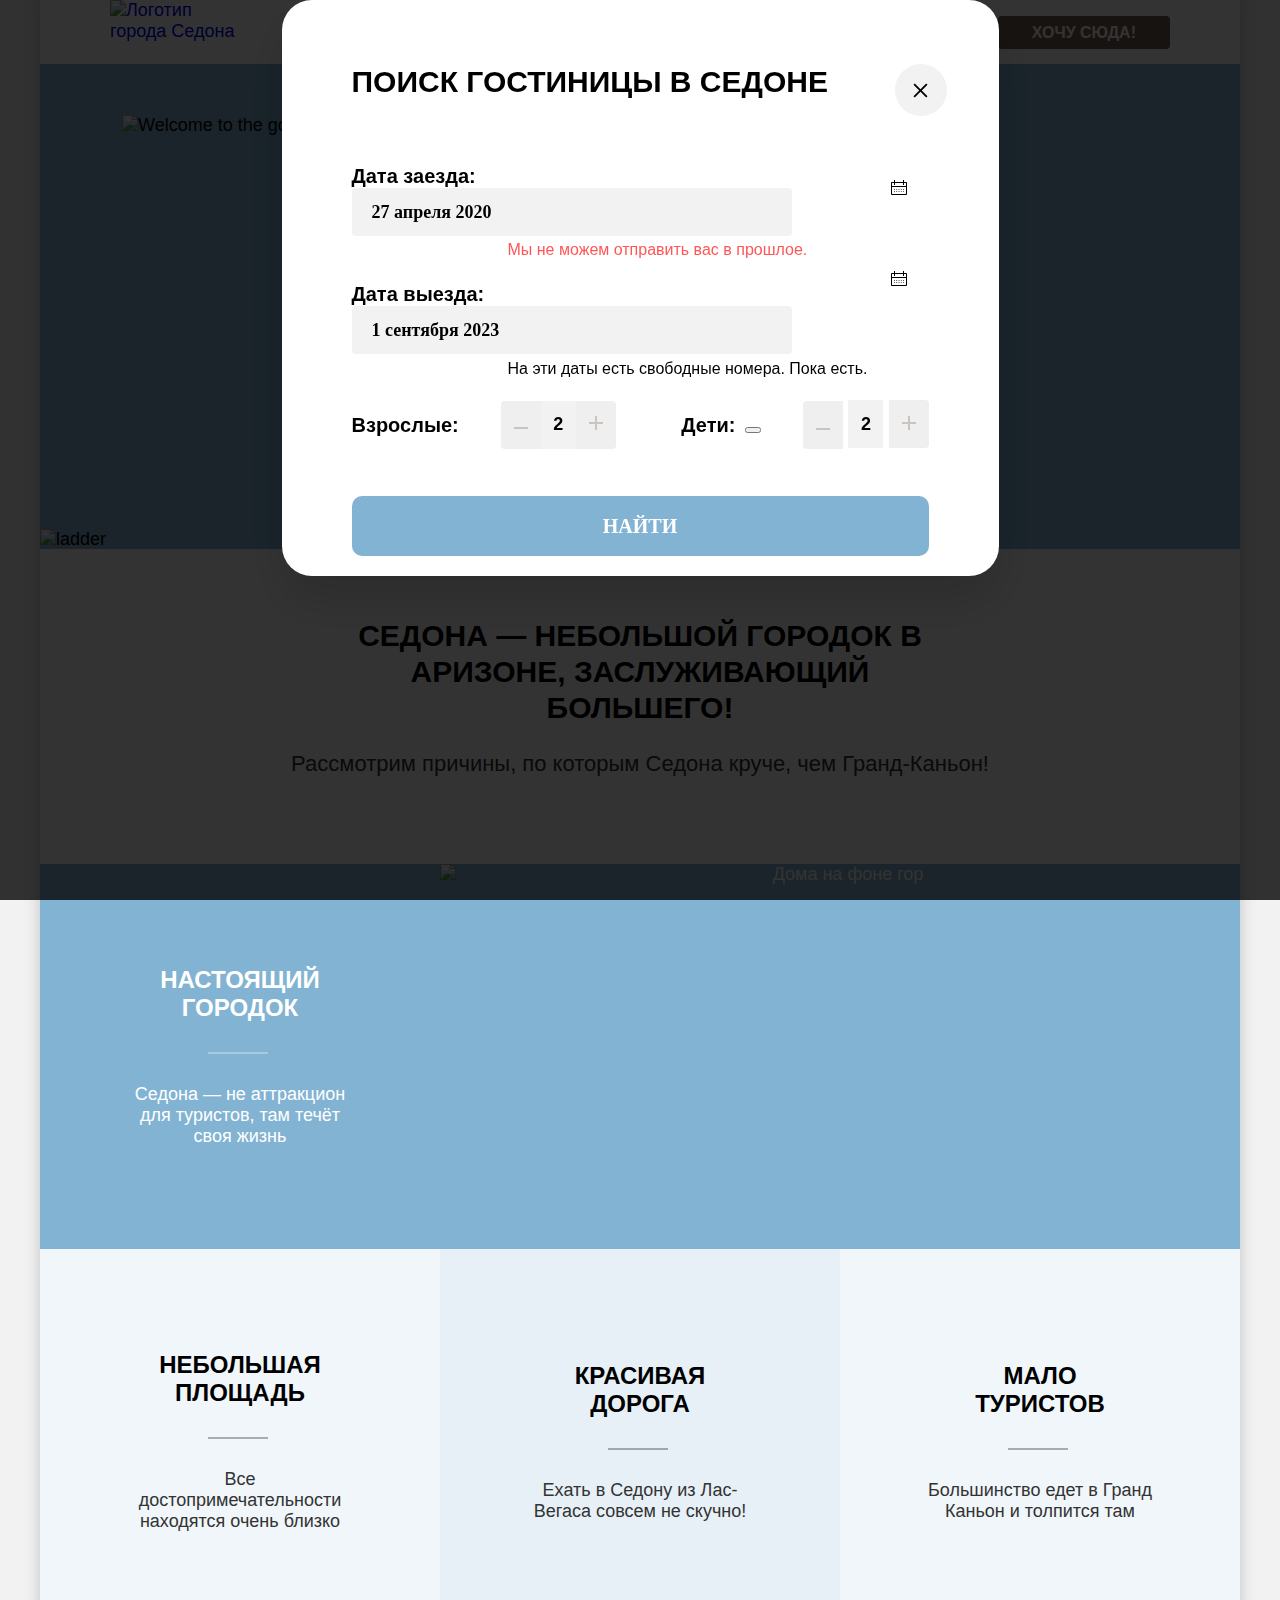
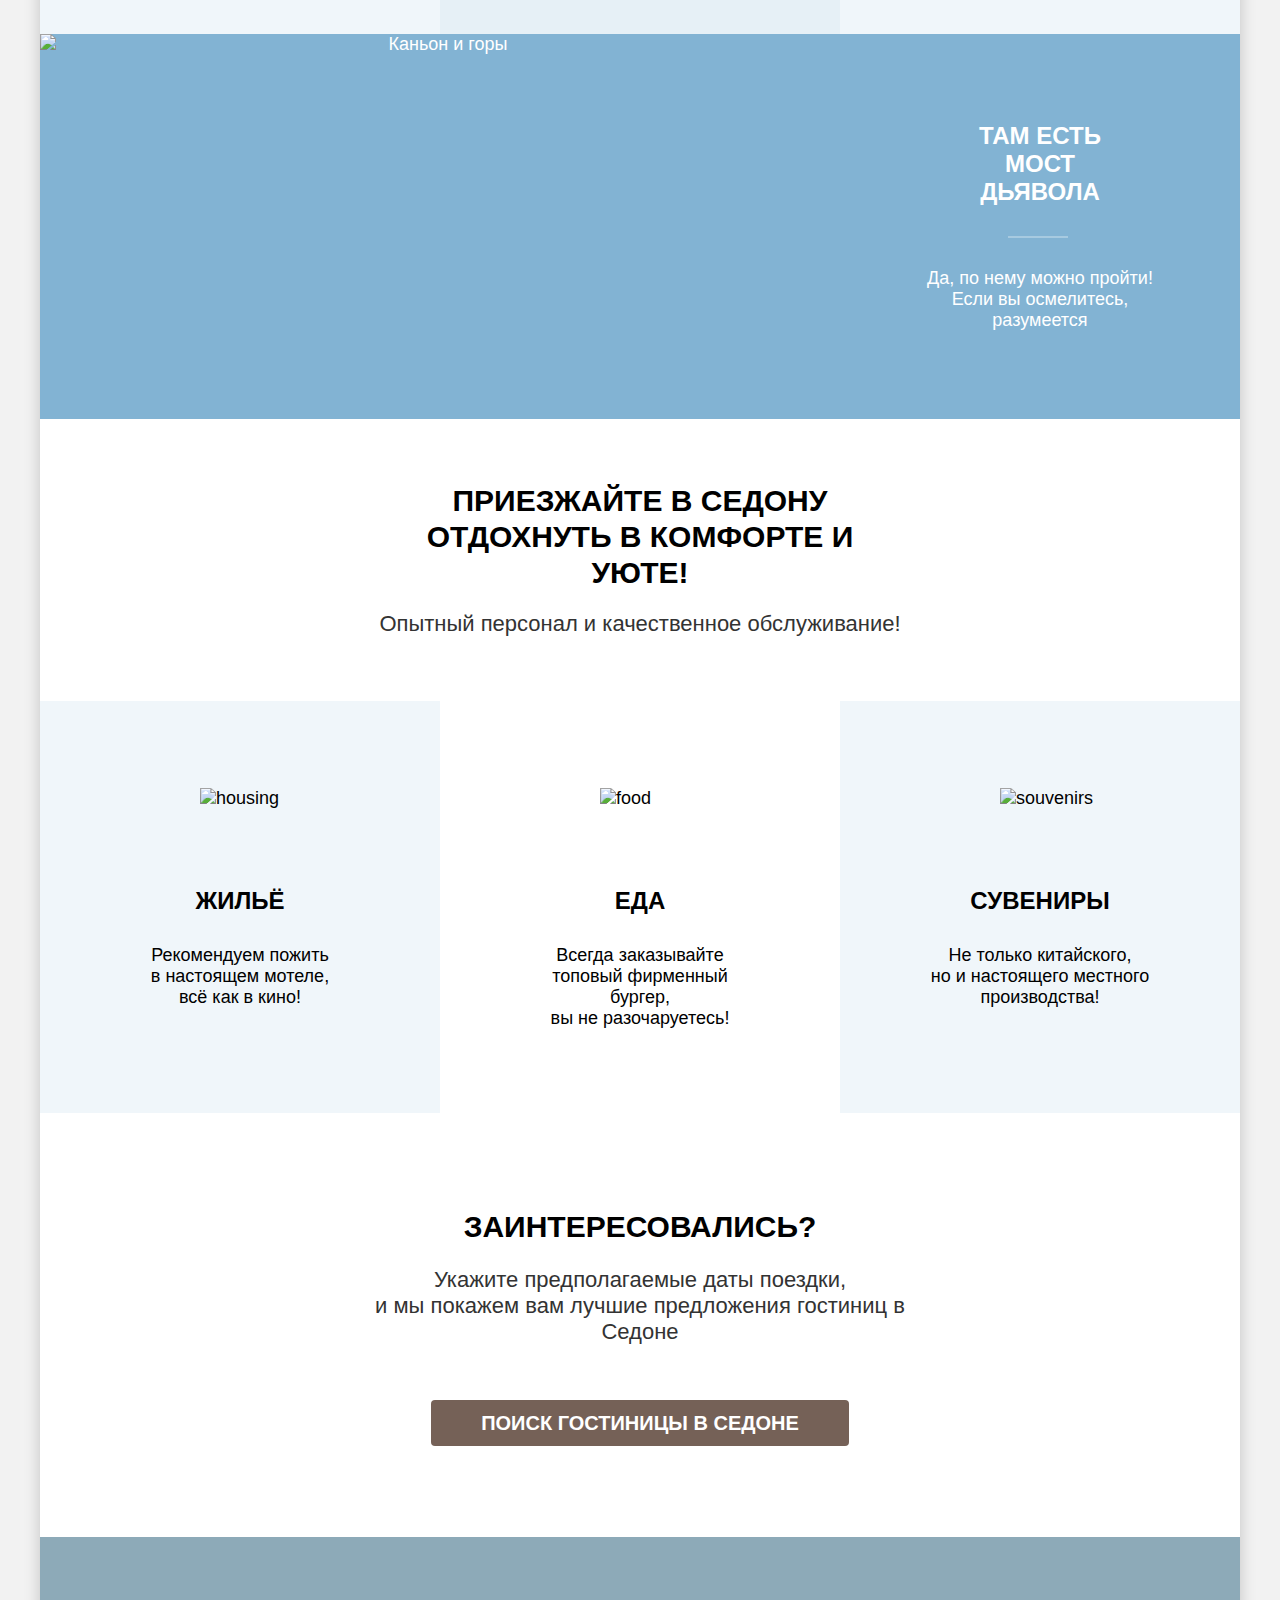
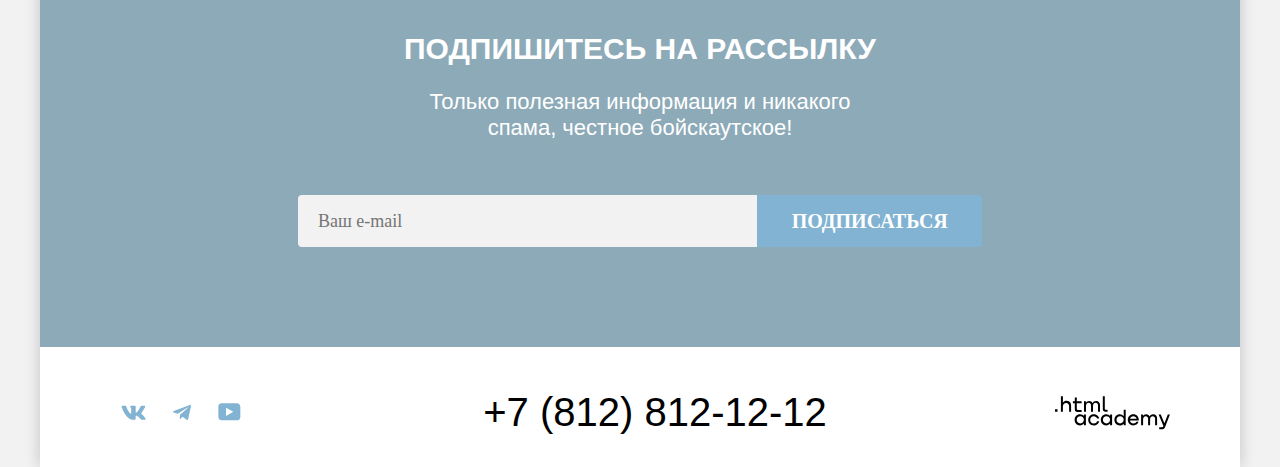
==== index.html @ b97ab959 "Вносит правки в проект" ====
<!DOCTYPE html>
<html lang="ru">

  <head>
    <meta charset="utf-8">
    <title>HTML Academy: Седона</title>
    <link rel="stylesheet" href="styles/styles.css">
    <link rel="icon" href="favicon.ico">
    <link rel="icon" type="image/png" sizes="32x32" href="images/favicon.png">
  </head>

  <body>
    <div class="wrapper">
      <header class="page-header" data-test="header">
        <a class="navigation-logo" href="#">
          <img class="page-header-logo" src="images/header/logo.svg" alt="Логотип города Седона" width="140"
            height="70">
        </a>
        <nav class="navigation">
          <ul class="navigation-list">
            <li class="navigation-item">
              <a class="navigation-link navigation-link-current" href="#">Главная</a>
            </li>
            <li class="navigation-item">
              <a class="navigation-link" href="#">О Седоне</a>
            </li>
            <li class="navigation-item">
              <a class="navigation-link" href="catalog.html">Гостиницы</a>
            </li>
          </ul>
          <ul class="navigation-user">
            <li class="navigation-user-item">
              <a class="navigation-user-link" href="#">
                <svg class="navigation-icon" aria-hidden="true" focusable="false" xmlns="http://www.w3.org/2000/svg"
                  width="20" height="20" fill="none" viewBox="0 0 20 20">
                  <path fill="#000"
                    d="m18.5 17.008-3.7-3.68c1-1.292 1.7-2.983 1.7-4.872C16.5 4.08 12.9.5 8.5.5s-8 3.68-8 8.055c0 4.376 3.6 7.956 8 7.956 1.8 0 3.5-.597 4.9-1.69l3.7 3.679 1.4-1.492Zm-10-2.486c-3.3 0-6-2.685-6-5.967 0-3.282 2.7-5.967 6-5.967s6 2.685 6 5.967c0 3.282-2.7 5.967-6 5.967Z" />
                </svg>
                <span class="visually-hidden">Поиск</span>
              </a>
            </li>
            <li class="navigation-user-item">
              <a class="navigation-user-link" href="#">
                <svg class="navigation-icon" aria-hidden="true" focusable="false" xmlns="http://www.w3.org/2000/svg"
                  width="18" height="17" fill="none" viewBox="0 0 18 17">
                  <path fill="#000"
                    d="M8.9 17c-.3 0-.6-.1-.8-.4-5.4-6.1-6.7-7.5-7-7.9C.4 7.8 0 6.6 0 5.4 0 2.4 2.4 0 5.5 0 6.8 0 8 .5 9 1.3 10 .5 11.3 0 12.5 0c3 0 5.5 2.4 5.5 5.4 0 1.3-.5 2.5-1.3 3.4l-7 7.9c-.2.2-.4.3-.8.3Zm-6-9.5c.3.4 3.5 4 6.1 6.9l6.2-7c.5-.5.7-1.2.7-2 0-1.8-1.5-3.3-3.3-3.3-1 0-2 .5-2.7 1.3-.3.3-.6.4-.9.4-.3 0-.6-.2-.8-.4-.7-.8-1.7-1.3-2.7-1.3-1.8 0-3.3 1.5-3.3 3.3-.1.9.3 1.6.7 2.1-.1 0-.1 0 0 0Z" />
                </svg>
                <span class="visually-hidden">Избранное</span>
                <span class="favorites-icon">12</span>
              </a>
            </li>
            <li class="navigation-user-item">
              <a class="header-button" href="#search">Хочу сюда!</a>
            </li>
          </ul>
        </nav>
      </header>

      <main class="main-container main-index" data-test="main">
        <div class="page-container">
          <section class="hero" data-test="hero">
            <h1 class="visually-hidden">Седона - городок в Аризоне</h1>
            <img class="hero-img" src="images/welcome.svg"
              alt="Welcome to the gorgeous Sedona, because the Grand Canyon sucks!">
            <img class="hero-ladder" src="images/ladder.svg" alt="ladder">
          </section>
          <section class="advantages" data-test="advantages">
            <h2 class="visually-hidden">Преимущества</h2>
            <p class="lead">Седона — небольшой городок в Аризоне, заслуживающий большего!</p>
            <p class="lead-description">Рассмотрим причины, по которым Седона круче, чем Гранд-Каньон!</p>
            <ul class="advantages-list">
              <li class="advantages-item advantages-item-wide">
                <div class="advanteges-container">
                  <h3 class="advantages-title">Настоящий городок</h3>
                  <p class="advantages-description">Седона — не аттракцион для туристов, там течёт своя жизнь</p>
                </div>
                <img class="advantages-img" src="images/advantage/photo-1.jpg" alt="Дома на фоне гор" width="800"
                  height="385">
              </li>
              <li class="advantages-item">
                <div class="advanteges-container">
                  <h3 class="advantages-title advantages-title-subject">Небольшая площадь</h3>
                  <p class="advantages-description">Все достопримечательности находятся очень близко</p>
                </div>
              </li>
              <li class="advantages-item">
                <div class="advanteges-container">
                  <h3 class="advantages-title advantages-title-subject">Красивая дорога</h3>
                  <p class="advantages-description">Ехать в Седону из Лас-Вегаса совсем не скучно!</p>
                </div>
              </li>
              <li class="advantages-item">
                <div class="advanteges-container">
                  <h3 class="advantages-title advantages-title-subject">Мало туристов</h3>
                  <p class="advantages-description">Большинство едет в Гранд Каньон и толпится там</p>
                </div>
              </li>
              <li class="advantages-item advantages-item-wide">
                <img class="advantages-img" src="images/advantage/photo-2.jpg" alt="Каньон и горы" width="800"
                  height="385">
                <div class="advanteges-container">
                  <h3 class="advantages-title">Там есть<br> мост дьявола</h3>
                  <p class="advantages-description">Да, по нему можно пройти! Если вы осмелитесь, разумеется</p>
                </div>
              </li>
            </ul>
          </section>
          <section class="services">
            <h2 class="visually-hidden">Сервис</h2>
            <p class="services-lead">Приезжайте в Седону отдохнуть в комфорте и уюте!</p>
            <p class="services-lead-description">Опытный персонал и качественное обслуживание!</p>
            <ul class="services-list">
              <li class="services-item services-item-housing">
                <img class="services-img" src="images/advantage/housing.svg" alt="housing">
                <h3 class="services-title">Жильё</h3>
                <p class="services-description">Рекомендуем пожить<br> в настоящем мотеле,<br> всё как в кино!</p>
              </li>
              <li class="services-item services-item-food">
                <img class="services-img" src="images/advantage/food.svg" alt="food">
                <h3 class="services-title">Еда</h3>
                <p class="services-description">Всегда заказывайте<br> топовый фирменный бургер,<br> вы не
                  разочаруетесь!</p>
              </li>
              <li class="services-item services-item-souvenirs">
                <img class="services-img" src="images/advantage/souvenirs.svg" alt="souvenirs">
                <h3 class="services-title">Сувениры</h3>
                <p class="services-description">Не только китайского,<br> но и настоящего местного<br> производства!
                </p>
              </li>
            </ul>
          </section>
          <section class="search" data-test="search" id="search">
            <div class="search-container">
              <h2 class="search-title">Заинтересовались?</h2>
              <p class="search-description">Укажите предполагаемые даты поездки,<br> и мы покажем вам лучшие предложения
                гостиниц в Седоне</p>
              <a class="search-button" href="#">поиск гостиницы в седоне</a>
            </div>
          </section>
          <section class="subscribe subscribe-theme-custom" data-test="subscribe">
            <h2 class="subscribe-title">Подпишитесь на рассылку</h2>
            <p class="subscribe-description">Только полезная информация и никакого спама, честное бойскаутское!</p>
            <form class="subscribe-form" action="https://echo.htmlacademy.ru/" method="post">
              <p class="subscribe-form-name">
                <label class="visually-hidden" for="user-email">Ваш e-mail</label>
                <input type="text" id="user-email" name="user-email" placeholder="Ваш e-mail" required>
                <button class="subscribe-button" type="submit">Подписаться</button>
              </p>
            </form>
          </section>
        </div>
      </main>

      <footer class="page-footer" data-test="footer">
        <ul class="footer-social-list">
          <li class="footer-social-item">
            <a class="footer-social-link" href="https://vk.com/htmlacademy">
              <span class="visually-hidden">Vkontakte</span>
              <svg xmlns="http://www.w3.org/2000/svg" width="25" height="15" fill="none" viewBox="0 0 25 15">
                <path fill="currentColor" fill-rule="evenodd"
                  d="M24.116 1.804c.166-.546 0-.948-.795-.948h-2.625c-.668 0-.976.347-1.143.73 0 0-1.335 3.196-3.226 5.272-.612.602-.89.793-1.224.793-.167 0-.418-.19-.418-.738V1.804c0-.656-.184-.948-.74-.948H9.817c-.417 0-.668.304-.668.593 0 .621.946.765 1.043 2.513V7.76c0 .833-.153.984-.487.984-.89 0-3.055-3.21-4.34-6.885-.249-.715-.5-1.003-1.172-1.003H1.566c-.75 0-.9.347-.9.73 0 .682.89 4.07 4.145 8.551 2.17 3.06 5.225 4.72 8.008 4.72 1.67 0 1.875-.369 1.875-1.004V11.54c0-.737.158-.884.687-.884.39 0 1.057.192 2.615 1.667 1.78 1.75 2.073 2.533 3.075 2.533h2.625c.75 0 1.126-.368.91-1.096-.238-.724-1.088-1.775-2.215-3.022-.612-.71-1.53-1.475-1.809-1.858-.389-.49-.278-.71 0-1.147 0 0 3.2-4.426 3.533-5.929h.001Z"
                  clip-rule="evenodd" />
              </svg>
            </a>
          </li>
          <li class="footer-social-item">
            <a class="footer-social-link" href="https://t.me/htmlacademy">
              <span class="visually-hidden">Telegram</span>
              <svg xmlns="http://www.w3.org/2000/svg" width="18" height="16" fill="none" viewBox="0 0 18 16">
                <path fill="currentColor"
                  d="M16.785.956.84 7.104C-.248 7.541-.24 8.148.64 8.42l4.094 1.277 9.472-5.976c.448-.272.857-.126.52.173l-7.673 6.925H7.05l.002.001-.283 4.22c.414 0 .597-.19.829-.414l1.988-1.934 4.136 3.055c.762.42 1.31.205 1.5-.706l2.715-12.795c.278-1.114-.425-1.618-1.153-1.29Z" />
              </svg>
            </a>
          <li class="footer-social-item">
            <a class="footer-social-link" href="https://www.youtube.com/user/htmlacademyru">
              <span class="visually-hidden">Youtube</span>
              <svg xmlns="http://www.w3.org/2000/svg" width="23" height="18" fill="none" viewBox="0 0 23 18">
                <path fill="currentColor"
                  d="M18.94.356H3.507C1.647.356.333 1.95.333 3.756V13.85c0 1.913 1.314 3.506 3.174 3.506H19.16c1.642 0 3.174-1.593 3.174-3.4v-10.2c-.219-1.806-1.532-3.4-3.393-3.4ZM7.995 12.894V4.819l7.333 4.037-7.333 4.038Z" />
              </svg>
            </a>
          </li>
        </ul>
        <a class="footer-phone" href="tel:+78128121212">+7 (812) 812-12-12</a>
        <a class="copyright" href="https://htmlacademy.ru/">
          <span class="visually-hidden">Логотип htmlacademy</span>
          <svg xmlns="http://www.w3.org/2000/svg" width="115" height="34" fill="none" viewBox="0 0 115 34">
            <path fill="currentColor"
              d="M0 13.256v2.6h2.5v-2.6H0ZM11.6 4.856c-1.6 0-2.8.7-3.6 1.7h-.1v-6.2h-2v15.5h2v-5.3c0-2.1 1.3-3.6 3.3-3.6 1.8 0 2.9 1.4 2.9 3.2v5.7h2v-6.1c.1-3-1.8-4.9-4.5-4.9ZM26.6 5.156h-4.8v-3.7h-2v3.8h-1.9v2h1.9v6c0 1.7 1 2.7 2.7 2.7h4.1v-2h-3.7c-.7 0-1.1-.4-1.1-1.1v-5.7h4.8v-2ZM41.1 4.956c-1.6 0-2.9.8-3.5 2.1h-.1c-.6-1.2-1.8-2.1-3.4-2.1-1.4 0-2.5.8-3.1 1.8h-.1v-1.6H29v10.6h2v-5.4c0-2 1-3.5 2.6-3.5 1.5 0 2.4 1 2.4 2.6v6.3h2v-5.6c0-2.4 1.4-3.3 2.6-3.3 1.5 0 2.4 1 2.4 2.6v6.3h2v-6.5c.1-2.5-1.4-4.3-3.9-4.3ZM47.8 13.056c0 1.7 1 2.7 2.8 2.7h2v-2h-1.7c-.7 0-1.1-.4-1.1-1.1V.356h-2v12.7ZM28.9 20.056c-.9-1.1-2.2-1.8-3.9-1.8-3.1 0-5.4 2.3-5.4 5.6s2.3 5.6 5.4 5.6c1.8 0 3-.8 3.8-1.9h.1v1.6h2v-10.6h-2v1.5Zm-3.6 7.4c-2.2 0-3.6-1.6-3.6-3.6s1.4-3.6 3.6-3.6 3.6 1.6 3.6 3.6c0 1.9-1.4 3.6-3.6 3.6ZM44.2 22.356c-.5-2.4-2.6-4.1-5.4-4.1-3.4 0-5.6 2.5-5.6 5.6 0 3.1 2.2 5.6 5.6 5.6 2.8 0 4.9-1.8 5.4-4.2h-2.1c-.4 1.3-1.7 2.3-3.3 2.3-2.2 0-3.6-1.6-3.6-3.6s1.4-3.6 3.6-3.6c1.6 0 2.8 1 3.3 2.2h2.1v-.2ZM55.1 20.056c-.9-1.1-2.2-1.8-3.9-1.8-3.1 0-5.4 2.3-5.4 5.6s2.3 5.6 5.4 5.6c1.8 0 3-.8 3.8-1.9h.1v1.6h2v-10.6h-2v1.5Zm-3.6 7.4c-2.2 0-3.6-1.6-3.6-3.6s1.4-3.6 3.6-3.6 3.6 1.6 3.6 3.6c0 1.9-1.5 3.6-3.6 3.6ZM68.7 20.156c-.9-1.1-2.2-1.9-3.9-1.9-3.1 0-5.4 2.3-5.4 5.6s2.2 5.6 5.4 5.6c1.7 0 3-.8 3.8-1.8h.1v1.5h2v-15.4h-2v6.4Zm-3.6 7.3c-2.2 0-3.6-1.6-3.6-3.6s1.4-3.6 3.6-3.6 3.6 1.6 3.6 3.6c-.1 2-1.5 3.6-3.6 3.6ZM78.3 18.256c-3.3 0-5.5 2.5-5.5 5.6 0 3 2.1 5.6 5.5 5.6 2.5 0 4.5-1.3 5.2-3.6h-2.1c-.5 1-1.6 1.6-3 1.6-1.9 0-3.3-1.3-3.4-2.9h8.8c.2-3.6-2-6.3-5.5-6.3Zm0 1.9c1.7 0 3 1 3.3 2.6h-6.5c.3-1.5 1.5-2.6 3.2-2.6ZM98.2 18.256c-1.6 0-2.9.8-3.6 2h-.1c-.6-1.2-1.8-2-3.4-2-1.4 0-2.5.7-3.1 1.8v-1.5h-1.9v10.6h2v-5.4c0-2 1-3.4 2.6-3.5 1.5 0 2.4 1 2.4 2.6v6.3h2v-5.6c0-2.4 1.4-3.3 2.6-3.3 1.5 0 2.4 1 2.4 2.6v6.3h2v-6.5c.1-2.6-1.4-4.4-3.9-4.4ZM109.4 27.356l-3.6-8.9h-2.2l4.8 11.6c-.3.9-.7 1.2-1.7 1.2h-2.5v2h2.5c1.8 0 2.8-.8 3.5-2.6l4.7-12.2h-2.1l-3.4 8.9Z" />
          </svg>
        </a>
      </footer>
    </div>

    <div class="modal-container modal-container-close">
      <div class="modal modal-search">
        <button class="modal-close-button" type="button">
          <span class="visually-hidden">Закрыть</span>
        </button>
        <section class="modal-content">
          <h2 class="modal-title">Поиск гостиницы в Седоне</h2>
          <form class="search-form" action="https://echo.htmlacademy.ru/" method="post">
            <p class="field-group">
              <label class="form-label form-label-in" for="check-in-date">Дата заезда:</label>
              <input class="form-field calendar-field" type="text" id="check-in-date" name="check-in-date"
                value="27 апреля 2020" placeholder="Укажите дату">
                <span class="modal-icon-in"><img src="/images/modal/modal-icon.svg" alt="Календарь"></span>
              <span class="form-message form-message-error">Мы не можем отправить вас в прошлое.</span>
            </p>
            <p class="field-group">
              <label class="form-label form-label-out" for="check-out-date">Дата выезда:</label>
              <input class="form-field calendar-field" type="text" id="check-out-date" name="check-out-date"
                value="1 сентября 2023" placeholder="Укажите дату">
                <span class="modal-icon-out"><img src="/images/modal/modal-icon.svg" alt="Календарь"></span>
              <span class="form-message">На эти даты есть свободные номера. Пока есть.</span>
            </p>
            <div class="number-field-count">
              <p class="field-group">
                <label class="form-label form-label-adults" for="adults">Взрослые:</label>
                <button class="number-field-min" type="button"><img src="/images/modal/modal-minus.svg" alt="minus"></button>
                <input class="form-field number-field" type="number" id="adults" name="adults" value="2">
                <button class="number-field-max" type="button"><img src="/images/modal/modal-plus.svg" alt="plus"></button>
              </p>
              <p class="field-group">
                <label class="form-label form-label-children" for="children">Дети:</label>
                <span class="tooltip">
                  <button class="tooltip-toggle" type="button">
                    <!-- <svg class="tooltip-icon" xmlns="http://www.w3.org/2000/svg" width="26" height="26" fill="none"><circle cx="13" cy="13" r="13" fill="#83B3D3"/><path fill="#fff" fill-rule="evenodd" d="M12 7h2v2h-2V7Zm2 12h-2v-9h2v9Z" clip-rule="evenodd"/></svg> -->
                    <!-- <span class="tooltip-text">Укажите количество детей, которые будут с вами, возраст которых от 6 до 18 лет. Дети до 6 лет размещаются бесплатно.</span> -->
                </span>
                <button class="number-field-min" type="button"><img src="/images/modal/modal-minus.svg" alt="minus"></button>
                <input class="form-field number-field" type="number" id="children" name="children" value="2">
                <button class="number-field-max" type="button"><img src="/images/modal/modal-plus.svg" alt="plus"></button>
              </p>
            </div>
            <button class="modal-search-btn" type="button">Найти</button>
          </form>
        </section>
      </div>
    </div>

  </body>

</html>
---- styles/styles.css ----
@font-face {
  font-family: "PT Sans";
  font-style: normal;
  font-weight: 400;
  src: url("../fonts/ptsans-400.woff2");
  font-display: swap;
}

@font-face {
  font-family: "PT Sans";
  font-style: normal;
  font-weight: 700;
  src: url("../fonts/ptsans-700.woff2");
  font-display: swap;
}

html {
  margin: 0;
  padding: 0;
  height: 100%;
}

body {
  font-family: "PT Sans", sans-serif;
  font-weight: 400;
  font-size: 18px;
  line-height: 21px;
  color: #000000;
  margin: 0;
  padding: 0;
  background: #f2f2f2;
  height: 100%;
}

.visually-hidden {
  position: absolute;
  width: 1px;
  height: 1px;
  margin: -1px;
  padding: 0;
  border: 0;
  clip: rect(0 0 0 0);
  overflow: hidden;
}

.wrapper {
  width: 1200px;
  display: flex;
  flex-direction: column;
  margin: 0 auto;
  min-height: 100%;
  background-color: #ffffff;
  box-shadow: 0 0 15px rgba(0, 0, 0, 0.2);
}

.page-header {
  min-height: 64px;
}

.page-header-logo {
  position: absolute;
  z-index: 1;
  display: block;
  padding-left: 70px;
}

/* HEADER */

.navigation {
  display: flex;
  justify-content: space-between;
  margin: 0 auto;
  padding: 0 70px;
}

.navigation-list {
  display: flex;
  flex-wrap: wrap;
  align-items: center;
  list-style: none;
  padding: 0;
  margin: 0;
  margin-left: 169px;
  width: 500px;
}

.navigation-link {
  display: block;
  font-weight: 700;
  font-size: 20px;
  line-height: 24px;
  text-transform: capitalize;
  text-decoration: none;
  color: #000000;
  padding: 20px 16px;
}

.navigation-link:hover {
  background-color: #83b3d333;
}

.navigation-link:focus {
  box-shadow: inset 0 0 0 4px #82b3d3;
  outline: none;
}

.navigation-link-current {
  position: relative;
}

.navigation-link-current::after {
  position: absolute;
  content: "";
  right: 16px;
  left: 16px;
  bottom: 0;
  height: 2px;
  border-bottom: 2px solid #756257;
}

.navigation-user {
  display: flex;
  flex-wrap: wrap;
  align-content: center;
  list-style: none;
  margin: 0;
  padding: 0;
}

.navigation-user-link {
  padding: 22px 22px;
  margin: 0;
  fill: #000000;
  width: 20px;
  height: 20px;
  position: relative;
}

.navigation-icon {
  position: absolute;
  top: 0;
  right: 0;
  bottom: 0;
  left: 0;
  margin: auto;
  fill: #000000;
}

.notification-badge {
  position: absolute;
  transform: translate(0, -7px);
}

.navigation-user-link:hover {
  background-color: #83b3d333;
}

.navigation-user-link:focus {
  fill: #82b3d3;
  box-shadow: inset 0 0 0 4px #82b3d3;
  outline: none;
}

.header-button {
  font-weight: 700;
  font-size: 16px;
  line-height: 20px;
  text-align: center;
  text-transform: uppercase;
  text-decoration: none;
  color: #ffffff;
  background: #756157;
  border-radius: 4px;
  padding: 8px 34px;
  margin-left: 20px;
}

.header-button:hover {
  background: #615048;
}

.header-button:focus {
  background: #756157;
  outline: none;
}

.header-button:active {
  background: #615048;
  color: rgba(255, 255, 255, 0.3);
}

.favorites-icon {
  position: absolute;
  width: 20px;
  height: 20px;
  left: 20px;
  top: 11px;
  background: #7db54f;
  border-radius: 10px;
  font-size: 10px;
  color: #ffffff;
  text-align: center;
}

/* MAIN */

.main-container {
  flex-grow: 1;
}

.page-container {
  width: 1200px;
  margin: 0 auto;
}

/* HERO */

.hero {
  background: #82b3d3;
  background-image: url("../images/hero.jpg");
  background-repeat: no-repeat;
  position: relative;
  height: 485px;
}

.hero-ladder {
  position: absolute;
  bottom: -1px;
}

.hero-img {
  display: block;
  margin: 0 auto;
  padding: 51px 82px;
}

/* ADVANTAGES */

.lead {
  font-weight: 700;
  font-size: 30px;
  line-height: 36px;
  text-align: center;
  text-transform: uppercase;
  margin: 0;
  padding: 69px 290px 25px;
}

.lead-description {
  font-size: 22px;
  line-height: 26px;
  text-align: center;
  color: #333333;
  margin: 0;
  padding-bottom: 87px;
}

.advantages-list {
  list-style: none;
  text-align: center;
  margin: 0;
  padding: 0;
  width: 100%;
  display: flex;
  flex-direction: row;
  flex-wrap: wrap;
}

.advantages-item {
  background: rgba(131, 179, 211, 0.2);
  color: #333333;
  width: 400px;
  min-height: 385px;
}

.advantages-img {
  background-size: cover;
}

.advantages-item-wide {
  background: #82b3d3;
  color: #ffffff;
  display: flex;
  width: 100%;
}

.advantages-item:nth-child(even) {
  background: rgba(131, 179, 211, 0.12);
  color: #333333;
}

.advantages-title {
  font-weight: 700;
  font-size: 24px;
  line-height: 28px;
  text-transform: uppercase;
  width: 175px;
  margin: 0 auto;
  margin-bottom: 62px;
  position: relative;
}

.advantages-description {
  margin: 0;
}

.advantages-title-subject {
  color: #000000;
  padding-top: 11;
}

.advanteges-container {
  display: flex;
  flex-direction: column;
  justify-content: center;
  padding: 0 85px;
  height: 100%;
}

.advantages-title::after {
  position: absolute;
  content: "";
  right: 55px;
  left: 55px;
  bottom: -32px;
  height: 2px;
  width: 60px;
  border-bottom: 2px solid rgba(0, 0, 0, 0.3);
}

.advantages-item-wide .advantages-title::after {
  border-bottom: 2px solid rgba(255, 255, 255, 0.3);
}

/* SERVICES */

.services-lead {
  font-weight: 700;
  font-size: 30px;
  line-height: 36px;
  text-align: center;
  text-transform: uppercase;
  margin: 0;
  padding: 64px 347px 20px;
}

.services-lead-description {
  font-size: 22px;
  line-height: 26px;
  text-align: center;
  color: #333333;
  margin: 0;
  padding-bottom: 64px;
}

.services-list {
  list-style: none;
  display: flex;
  flex-wrap: wrap;
  margin: 0;
  padding: 0;
  width: 100%;
  min-height: 385px;
}

.services-item {
  background: rgba(131, 179, 211, 0.12);
  width: 230px;
  padding: 84px 85px;
  position: relative;
}

.services-img {
  position: absolute;
  left: calc(40%);
  top: calc(21%);
}

.services-title {
  font-weight: 700;
  font-size: 24px;
  line-height: 28px;
  text-align: center;
  text-transform: uppercase;
  margin-top: 102px;
}

.services-item-food {
  background-color: #ffffff;
}

.services-description {
  text-align: center;
  margin: 0;
  margin-top: 30px;
}

/* SEARCH */

.search {
  min-height: 406px;
}

.search-container {
  width: 592px;
  margin: 0 auto;
  text-align: center;
  padding-top: 96px;
  padding-bottom: 96px;
}

.search-title {
  font-weight: 700;
  font-size: 30px;
  line-height: 36px;
  text-transform: uppercase;
  margin: 0;
}

.search-description {
  font-weight: 400;
  font-size: 22px;
  line-height: 26px;
  color: #333333;
  text-transform: none;
  margin-bottom: 60px;
}

.search-button {
  font-weight: 700;
  font-size: 20px;
  line-height: 36px;
  text-transform: uppercase;
  text-decoration: none;
  width: 376px;
  color: #ffffff;
  background: #756157;
  text-align: center;
  height: 52px;
  border-radius: 4px;
  padding: 12px 50px;
}

.search-button:hover {
  background: #615048;
}

.search-button:focus {
  background: #756157;
  outline: none;
}

.search-button:active {
  background: #615048;
  color: rgba(255, 255, 255, 0.3);
  outline: none;
}

/* SUBSCRIBE */

.subscribe {
  width: 684px;
  padding: 94px 258px 100px;
  text-align: center;
}

.subscribe-theme-custom {
  background-image: url("../images/subscribe.jpg");
  background-repeat: no-repeat;
  color: #ffffff;
  background-size: cover;
  background-color: #8daab8;
}

.subscribe-title {
  font-size: 30px;
  line-height: 36px;
  text-transform: uppercase;
  margin: 0 auto;
}

.subscribe-description {
  font-size: 22px;
  line-height: 26px;
  text-align: center;
  margin-left: 104px;
  margin-right: 104px;
  margin-bottom: 54px;
}

.subscribe-form {
  display: flex;
  justify-content: center;
  height: 52px;
  width: 684px;
}

.subscribe-form-name {
  display: flex;
  margin: 0;
  padding: 0;
  width: 684px;
}

.subscribe-form-name input {
  font-family: "PT Sans";
  font-style: normal;
  font-weight: 400;
  font-size: 18px;
  line-height: 24px;
  border: none;
  background: #f2f2f2;
  border-radius: 4px 0 0 4px;
  width: 452px;
  margin: 0;
  padding-left: 20px;
}

.subscribe-form-name input:hover {
  background: #e6e6e6;
}

.subscribe-form-name input:focus {
  background: #e6e6e6;
  outline: solid #83b3d3;
  font-weight: 700;
  font-size: 18px;
  line-height: 24px;
}

.subscribe-form-name input:active {
  background: #e6e6e6;
  outline: solid #83b3d3;
  font-weight: 700;
  font-size: 18px;
  line-height: 24px;
}

.subscribe-button {
  font-family: "PT Sans";
  font-style: normal;
  font-weight: 700;
  font-size: 20px;
  line-height: 36px;
  text-align: center;
  color: #ffffff;
  background: #82b3d3;
  border-radius: 0 4px 4px 0;
  border: none;
  text-transform: uppercase;
  width: 232px;
  cursor: pointer;
  margin: 0;
  padding: 0;
}

.subscribe-button:hover {
  background: #68a2ca;
}

.subscribe-button:focus {
  background: #68a2ca;
  outline: none;
}

.subscribe-button:active {
  color: rgba(255, 255, 255, 0.3);
  outline: none;
}

/* FOOTER */

.page-footer {
  display: flex;
  flex-direction: row;
  justify-content: space-between;
  align-items: center;
  padding: 40px 70px 30px;
}

.footer-social-list {
  display: flex;
  flex-wrap: wrap;
  width: 145px;
  margin: 0;
  padding: 0;
  list-style: none;
}

.footer-social-item {
  width: 48px;
  height: 40px;
}

.footer-social-link {
  display: flex;
  justify-content: center;
  align-items: center;
  width: 47px;
  height: 40px;
  color: #83b3d3;
  background-repeat: no-repeat;
  background-position: center;
  box-sizing: border-box;
}

.footer-social-link:hover {
  color: #68a2ca;
}

.footer-social-link:focus {
  color: #68a2ca;
  outline: none;
}

.footer-social-link:active {
  color: rgba(104, 162, 202, 0.3);
}

.footer-phone {
  font-size: 40px;
  line-height: 40px;
  text-align: center;
  text-transform: uppercase;
  text-decoration: none;
  color: #000000;
  padding-top: 5px;
  padding-bottom: 5px;
  width: 350px;
}

.footer-phone:hover {
  color: #756157;
}

.footer-phone:focus {
  color: #756157;
  outline: none;
}

.footer-phone:active {
  color: rgba(117, 97, 87, 0.3);
}

.copyright {
  margin-bottom: -6px;
  color: #000;
}

.copyright:hover {
  color: #756157;
}

.copyright:focus {
  color: #756157;
  outline: none;
}

.copyright:active {
  color: rgba(117, 97, 87, 0.3);
}

/* FILTER */

.list-reset {
  margin: 0;
  padding: 0;
  list-style: none;
}

.container {
  padding: 0 70px;
}

.no-scroll {
  overflow: hidden;
}

.scroll-lock {
  position: fixed;
  overflow-y: auto;
}

.button {
  display: inline-block;
  margin: 0;
  padding: 8px;
  font-weight: 700;
  font-size: 16px;
  line-height: 20px;
  font-family: "PT Sans", sans-serif;
  text-align: center;
  color: #ffffff;
  text-transform: uppercase;
  text-decoration: none;
  background-color: #756157;
  border: none;
  border-radius: 4px;
  cursor: pointer;
}

.button:hover,
.button:focus {
  background-color: #615048;
}

.button:active {
  color: rgba(255, 255, 255, 0.3);
  background-color: #756157;
}

.button:disabled,
.button-disabled {
  color: #ffffff;
  background-color: #e5e5e5;
  pointer-events: none;
}

.button-light {
  background-color: #82b3d3;
}

.button-light:hover,
.button-light:focus {
  background-color: #68a2ca;
  outline: none;
}

.button-light:active {
  background-color: #82b3d3;
}

.button-light:disabled {
  background-color: #e5e5e5;
}

.button-transparent {
  background-color: transparent;
}

.button-transparent:hover {
  background-color: transparent;
  opacity: 0.6;
}

.button-transparent:focus {
  background-color: transparent;
  box-shadow: inset 0 0 0 3px #83b3d3;
}

.button-transparent:active {
  background-color: transparent;
}

.button-transparent:disabled {
  color: rgba(255, 255, 255, 0.1);
  background-color: transparent;
}

.form-input {
  width: 100%;
  height: 48px;
  padding: 13px 17px 10px;
  font-weight: 700;
  font-size: 18px;
  line-height: 24px;
  font-family: "PT Sans", "Arial", sans-serif;
  color: #000000;
  background-color: #f2f2f2;
  border: 2px solid transparent;
  border-radius: 4px;
  appearance: none;
}

.form-input[type="number"],
.form-input[type="text"] {
  appearance: textfield;
}

.form-input::placeholder {
  color: rgba(0, 0, 0, 0.6);
  opacity: 1;
}

.form-input:hover {
  background-color: #e6e6e6;
}

.form-input:focus {
  background-color: #e6e6e6;
  outline: none;
  box-shadow: 0 0 0 3px #83b3d3;
}

.form-input:focus:where(:not(:placeholder-shown)) {
  background-color: #f2f2f2;
  border: 2px solid #000000;
}

.form-input-disabled,
.form-input:disabled {
  opacity: 0.3;
  pointer-events: none;
}

.form-input-valid {
  background-color: #ffffff;
  border: 2px solid #7db54f;
}

.form-input-error {
  border: 2px solid #ff5757;
}

.filter {
  padding: 35px 70px 70px;
  color: #ffffff;
  background-color: #5a7da3;
  background-image: url("../images/filter/filter-bg.jpg");
  background-repeat: no-repeat;
  background-size: cover;
}

.filter-page-title {
  margin: 0 0 7px;
  font-size: 60px;
  line-height: 78px;
}

.filter-form {
  display: -ms-grid;
  display: grid;
  grid-template-columns: auto auto 1fr 191px;
  gap: 20px 70px;
  align-items: start;
}

.filter-group {
  margin: 0;
  padding: 0;
  border: none;
}

.filter-title {
  margin-bottom: 33px;
  padding: 0;
  font-weight: 700;
  font-size: 20px;
  line-height: 24px;
}

.filter-list {
  display: grid;
  grid-template-columns: 1fr;
  gap: 16px;
  justify-content: start;
}

.filter-item {
  display: grid;
  grid-template-columns: auto 1fr;
  gap: 17px;
}

.filter-control-label {
  line-height: 23px;
}

.filter-control-input {
  position: relative;
  width: 20px;
  height: 20px;
  margin: 0;
  background-color: #ffffff;
  border-radius: 4px;
  appearance: none;
}

.filter-control-input[type="checkbox"]:checked {
  background-image: url("../images/filter/checkbox.svg");
  background-repeat: no-repeat;
  background-position: center;
}

.filter-control-input[type="radio"] {
  border-radius: 50%;
}

.filter-control-input[type="radio"]:checked::after {
  content: "";
  position: absolute;
  top: 50%;
  left: 50%;
  width: 10px;
  height: 10px;
  background-color: #3f5e72;
  border-radius: 50%;
  transform: translate(-50%, -50%);
}

.filter-control-input:hover,
.filter-control-input:hover + .filter-control-label {
  opacity: 0.6;
}

.filter-control-input:focus {
  outline: none;
  box-shadow: 0 0 0 3px #83b3d3;
}

.filter-control-input:active,
.filter-control-input:active + .filter-control-label {
  opacity: 0.3;
}

.filter-control-input:disabled,
.filter-control-input:disabled + .filter-control-label {
  opacity: 0.3;
  pointer-events: none;
}

.filter-group-range {
  margin-left: auto;
}

.filter-range-change {
  display: grid;
  grid-template-columns: repeat(2, 143px);
  gap: 2px;
  margin-bottom: 35px;
}

.filter-range-item {
  position: relative;
}

.filter-range-input {
  box-sizing: border-box;
  padding: 10px 55px 10px 18px;
}

.filter-range-input-min {
  border-radius: 4px 0 0 4px;
}

.filter-range-input-max {
  border-radius: 0 4px 4px 0;
}

.filter-range-item label {
  position: absolute;
  right: 0;
  padding: 11px 20px;
  line-height: 24px;
  color: rgba(0, 0, 0, 0.3);
}

.filter-toggle {
  position: relative;
  height: 20px;
}

.filter-toggle::before,
.filter-toggle::after {
  content: "";
  position: absolute;
  bottom: 8px;
  height: 4px;
}

.filter-toggle::before {
  left: 0;
  width: 76%;
  background-color: #ffffff;
}

.filter-toggle::after {
  right: 0;
  width: 24%;
  background-color: rgba(255, 255, 255, 0.3);
}

.filter-toggle-item {
  position: absolute;
  bottom: 0;
  z-index: 2;
  width: 20px;
  height: 20px;
  background-color: #ffffff;
  border: none;
  border-radius: 5px;
}

.filter-toggle-item-min {
  left: 0;
}

.filter-toggle-item-max {
  right: 21%;
}

.filter-toggle-item:hover {
  box-shadow: 0 4px 10px rgba(0, 0, 0, 0.25);
}

.filter-toggle-item:focus {
  box-shadow: 0 4px 10px rgba(0, 0, 0, 0.25), 0 0 0 3px #83b3d3;
}

.filter-toggle-item:active {
  box-shadow: 0 7px 15px rgba(0, 0, 0, 0.4), 0 0 0 2px #83b3d3;
}

.filter-toggle-item:disabled {
  color: #ffffff;
  background-color: #e5e5e5;
  pointer-events: none;
}

.filter-button {
  display: flex;
  flex-direction: column;
  padding-top: 56px;
}

.filter-submit {
  margin-bottom: 33px;
  padding-bottom: 7px;
}

/* BREADCRUMBS */

.breadcrumbs {
  display: flex;
  flex-wrap: wrap;
  align-items: center;
  margin-bottom: 40px;
}

.breadcrumbs-item {
  position: relative;
  margin-right: 28px;
}

.breadcrumbs-item:not(:last-child)::after {
  content: "";
  position: absolute;
  top: 50%;
  right: -18px;
  width: 7px;
  height: 10px;
  background-image: url("../images/filter/arrow-icon.svg");
  background-repeat: no-repeat;
  background-size: contain;
  transform: translateY(-50%);
}

.breadcrumbs-link {
  font-size: 16px;
  line-height: 21px;
  color: #ffffff;
  text-decoration: none;
}

.breadcrumbs-link:hover,
.breadcrumbs-link:focus {
  opacity: 0.6;
}

.breadcrumbs-link:active {
  opacity: 0.3;
}

.breadcrumbs-link-current {
  pointer-events: none;
}

.breadcrumbs-link-home {
  display: block;
  width: 13px;
  height: 21px;
  background-image: url("../images/filter/home-icon.svg");
  background-repeat: no-repeat;
  background-position: center;
  background-size: 13px 15px;
}

/* CATALOG-FILTER-PRODUCT */

.catalog-filter-product {
  padding-left: 70px;
  padding-right: 70px;
  margin: 0;
}

.catalog-filter-found {
  font-weight: 700;
  font-size: 30px;
  line-height: 36px;
  text-transform: uppercase;
  min-width: 350px;
}

.catalog-select-control {
  background: #ffffff;
  min-width: 292px;
  cursor: pointer;
}

.catalog-select-control:hover {
  background: #f2f2f2;
}

.catalog-filter-container {
  display: flex;
  flex-direction: row;
  justify-content: space-between;
  align-items: center;
  padding-top: 50px;
  height: 49px;
}

.catalog-select-control {
  font-weight: 400;
  font-size: 18px;
  line-height: 21px;
  margin-left: 154px;
  width: 292px;
  height: 50px;
  padding: 14px 20px 14px 20px;
  border: 2px solid #e5e5e5;
  border-radius: 4px;
  color: #333333;
}

.catalog-select-control:hover {
  border: 2px solid #68a2ca;
}

.catalog-select-control:focus {
  border: 2px solid #68a2ca;
  outline: none;
}

.catalog-select-control:active {
  border: 2px solid #3f5e72;
}

.filter-sorting-container {
  display: flex;
  flex-wrap: wrap;
  align-items: center;
  justify-content: flex-end;
  width: 200px;
}

.catalog-filter-sorting {
  display: flex;
  align-items: center;
  justify-content: center;
  border: 2px solid #e5e5e5;
  margin-left: 7px;
  width: 46px;
  height: 44px;
  border-radius: 4px;
}

.catalog-filter-sorting:hover {
  border: 2px solid #000000;
}

.catalog-filter-sorting:focus {
  border: 2px solid #82b3d3;
  outline: none;
}

.catalog-filter-sorting:active {
  border: 2px solid #000000;
}

.catalog-filter-sorting-aktive {
  border: 2px solid #000000;
}

/* PRODUCT-LIST */

.catalog-filter-product {
  padding-left: 70px;
  padding-right: 70px;
}

.catalog-product-container {
  margin: 0;
}

.product-list {
  display: grid;
  grid-template-columns: repeat(3, 340px);
  gap: 16px;
  margin: 0;
  padding: 0;
  margin-top: 40px;
  /* margin-bottom: 40px; */
}

.product-card {
  border: 1px solid #e6e6e6;
  border-radius: 4px;
  padding: 20px;
  display: grid;
  grid-template-columns: repeat(2, 140px);
  gap: 16px 20px;
}

.product-card-link {
  text-decoration: none;
  outline: none;
  grid-column: 1 / -1;
}

.product-card-title {
  font-weight: 700;
  font-size: 24px;
  line-height: 28px;
  color: #000000;
  margin: 0;
  margin-top: 11px;
}

.product-card-item {
  color: #333333;
  grid-column: 1 / 2;
  margin: 0;
}

.product-card-price {
  color: #333333;
  grid-column: 2 / 3;
  margin: 0;
  text-align: end;
}

.product-card-button {
  text-decoration: none;
  font-weight: 700;
  font-size: 16px;
  line-height: 20px;
  text-align: center;
  text-transform: uppercase;
  color: #ffffff;
  background: #756157;
  border-radius: 4px;
  padding-top: 8px;
  padding-bottom: 8px;
  height: 20px;
  width: 140px;
  margin: 0;
  grid-column: 1 / 2;
}

.product-card-button:hover {
  background: #615048;
}

.product-card-button:focus {
  background: #615048;
  outline: none;
}

.product-card-button:active {
  background: #756157;
  color: rgba(255, 255, 255, 0.3);
}

.button-basic {
  background: #82b3d3;
  grid-column: 2 / 3;
}

.button-basic:hover {
  background: #68a2ca;
}

.button-basic:focus {
  background: #68a2ca;
  outline: none;
}

.button-basic:active {
  background: #82b3d3;
  color: rgba(255, 255, 255, 0.3);
}

.button-selected {
  grid-column: 2 / 3;
  background: #7db54f;
}

.button-selected:hover {
  background: #6c9e42;
}

.button-selected:focus {
  background: #6c9e42;
  outline: none;
}

.button-selected:active {
  background: #7db54f;
  color: rgba(255, 255, 255, 0.3);
}

.raiting {
  font-size: 16px;
  line-height: 20px;
  text-align: center;
  text-transform: uppercase;
  color: #333333;
  background: #f2f2f2;
  border-radius: 4px;
  padding-top: 8px;
  padding-bottom: 8px;
  height: 20px;
  width: 140px;
  margin: 0;
  grid-column: 2 / 3;
}

.rating-starbox {
  grid-column: 1 / 2;
  margin: 0;
  padding: 0;
}

.rating-star {
  margin: 0;
  margin-top: 6px;
  padding: 0;
}

/* PAGINATION */

.pagination {
  list-style: none;
  font-weight: 700;
  font-size: 20px;
  line-height: 36px;
  text-align: center;
  text-transform: uppercase;
  display: flex;
  flex-direction: row;
  align-items: center;
  padding: 0;
  width: 1060px;
  height: 60px;
  margin-left: 0;
  margin-top: 40px;
  padding-top: 40px;
  padding-bottom: 60px;
}

.pagination-item {
  height: 60px;
  margin-right: 8px;
}

.pagination-link {
  display: block;
  box-sizing: border-box;
  text-decoration: none;
  color: #ffffff;
  background: #82b3d3;
  border-radius: 4px;
  min-width: 60px;
  height: 60px;
  padding: 12px 18px;
}

.pagination-link:hover {
  background: #68a2ca;
}

.pagination-link:focus {
  background: #68a2ca;
  outline: none;
}

.pagination-link:active {
  background: #82b3d3;
  color: rgba(255, 255, 255, 0.3);
}

.link-current {
  color: #000000;
  background: #f2f2f2;
  border-radius: 4px;
  margin-left: 0;
}

.ellipsis {
  margin-left: 22px;
  margin-right: 22px;
}

.subscribe-title-dark {
  color: #000000;
}

.subscribe-description-dark {
  color: #333333;
}

/* MODAL */

.modal-container {
  position: fixed;
  top: 0;
  left: 0;
  display: flex;
  width: 100%;
  height: 100%;
  background-color: rgba(0, 0, 0, 0.8);
  z-index: 100;
}

.modal {
  position: relative;
  margin: 0 auto;
  background: #ffffff;
  box-shadow: 0 25px 50px rgba(0, 0, 0, 0.15);
  border-radius: 30px;
  width: 717px;
  height: 576px;
  /* margin-top: 396px;
  margin-bottom: 2574px; */
}

.modal-content {
  margin: 0;
  padding: 64px 70px;
}

.modal-close-button {
  position: absolute;
  padding: 0;
  top: 64px;
  right: 52px;
  width: 52px;
  height: 52px;
  background: #f2f2f2;
  border-radius: 100%;
  border: none;
  background-image: url("../images/modal/modal-close.svg");
  background-repeat: no-repeat;
  background-position: center;
  cursor: pointer;
}

.modal-title {
  font-weight: 700;
  font-size: 30px;
  line-height: 36px;
  margin: 0;
  margin-bottom: 64px;
  color: #000000;
  text-transform: uppercase;
}

.field-group {
  display: flex;
  flex-wrap: wrap;
  align-items: center;
  margin: 0;
  margin-bottom: 4px;
}

.form-label {
  font-weight: 700;
  font-size: 20px;
  line-height: 24px;
}

.form-label-in {
  margin-right: 24px;
}

.form-label-out {
  margin-right: 19px;
}

.form-label-children {
  margin-right: 10px;
}

.form-message {
  font-weight: 400;
  font-size: 16px;
  margin-top: 4px;
  margin-left: 156px;
  margin-bottom: 17px;
}

.form-message-error {
  color: #ff5757;
  margin-top: 3px;
  margin-bottom: 18px;
}

.calendar-field {
  font-family: "PT Sans";
  font-style: normal;
  font-weight: 700;
  font-size: 18px;
  line-height: 24px;
  padding: 12px 0 12px 20px;
  background: #f2f2f2;
  border-radius: 4px;
  width: 420px;
  border: none;
}

.modal-icon-in {
  position: absolute;
  right: 92px;
  top: 179px;
}

.modal-icon-out {
  position: absolute;
  right: 92px;
  top: 270px;
}

.number-field-count {
  display: flex;
  justify-content: space-between;
}

.number-field-min {
  width: 40px;
  height: 48px;
  border: none;
  margin-left: 42px;
  border-radius: 4px 0 0 4px;
}

.number-field-max {
  width: 40px;
  height: 48px;
  border: none;
  border-radius: 0 4px 4px 0;
}

.number-field {
  width: 31px;
  height: 46px;
  text-align: center;
  border: none;
  font-weight: 700;
  font-size: 18px;
  line-height: 20px;
  background: #f2f2f2;
  margin: 0;
}

input::-webkit-outer-spin-button,
input::-webkit-inner-spin-button {
  -webkit-appearance: none;
  margin: 0;
}

.modal-search-btn {
  width: 100%;
  height: 60px;
  background: #83b3d3;
  border-radius: 10px;
  margin-top: 43px;
  border: none;
  font-family: "PT Sans";
  font-style: normal;
  font-weight: 700;
  font-size: 20px;
  line-height: 24px;
  color: #ffffff;
  text-transform: uppercase;
}
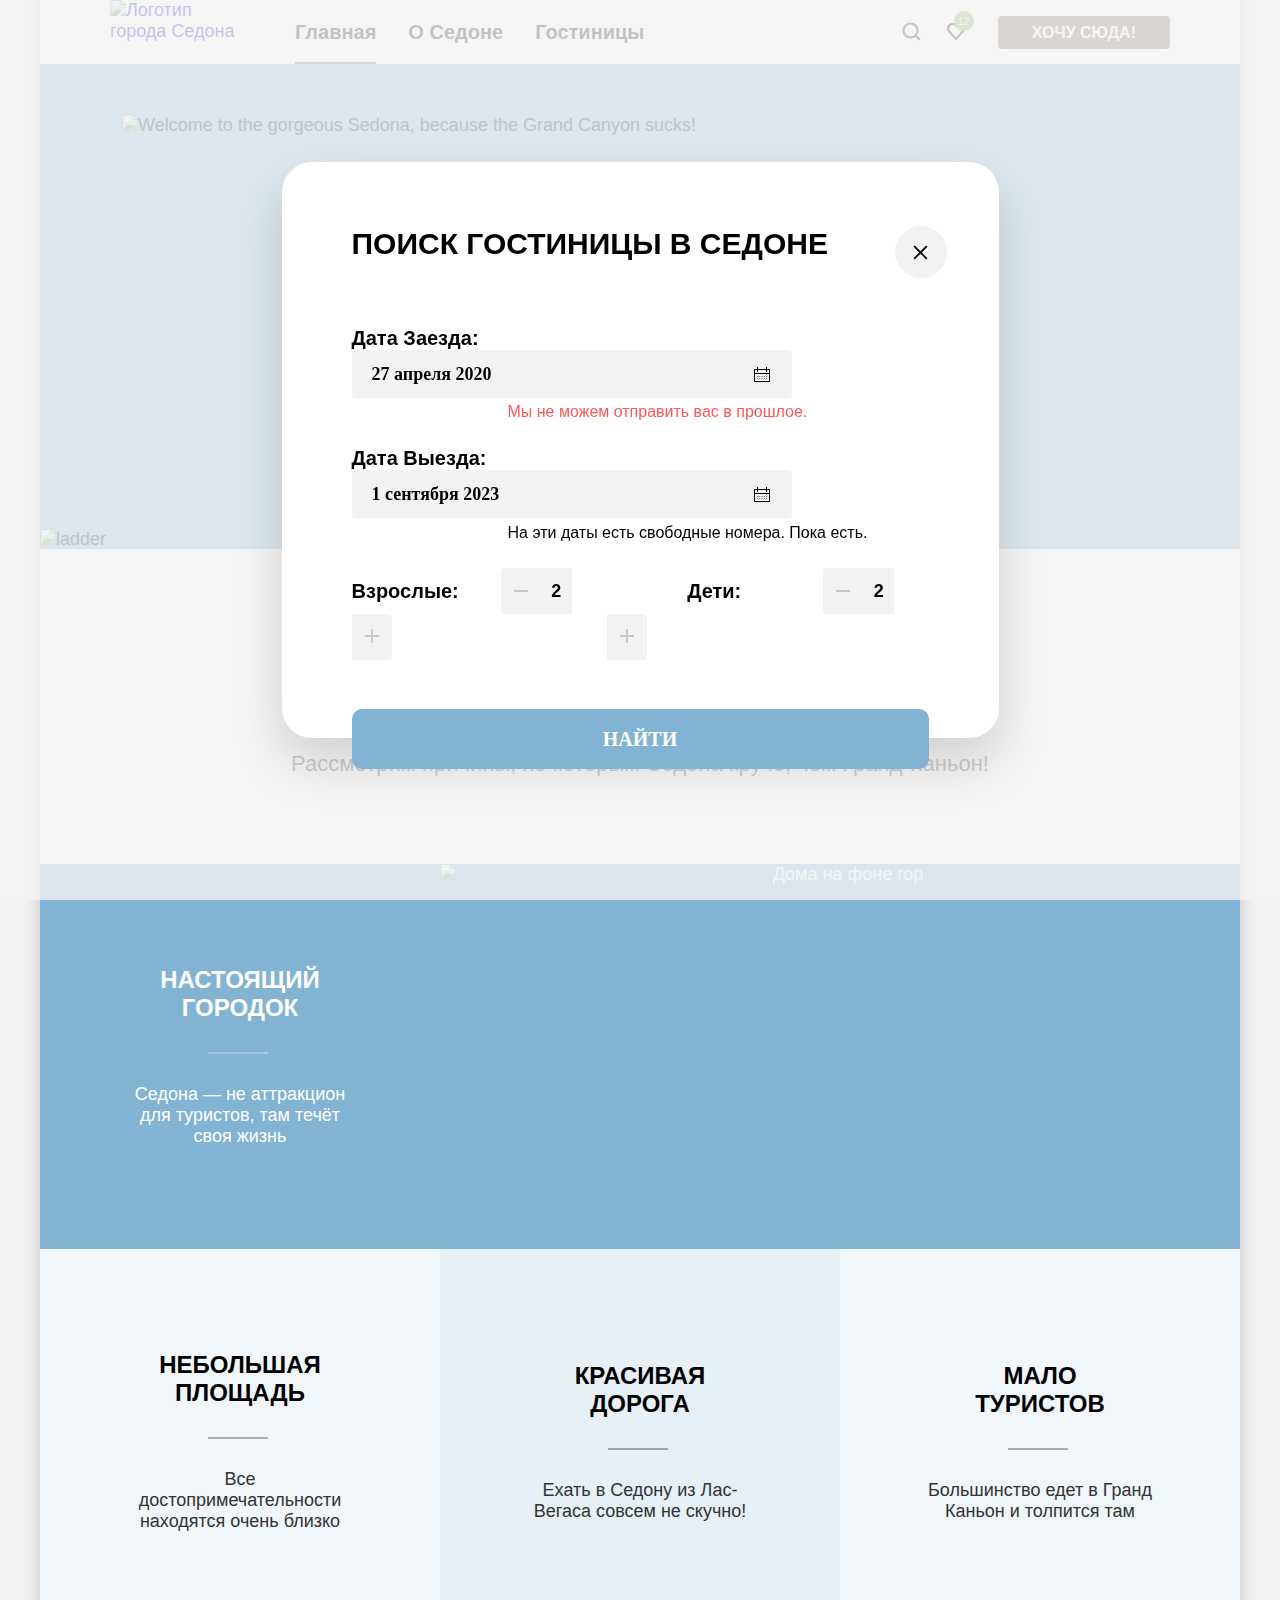
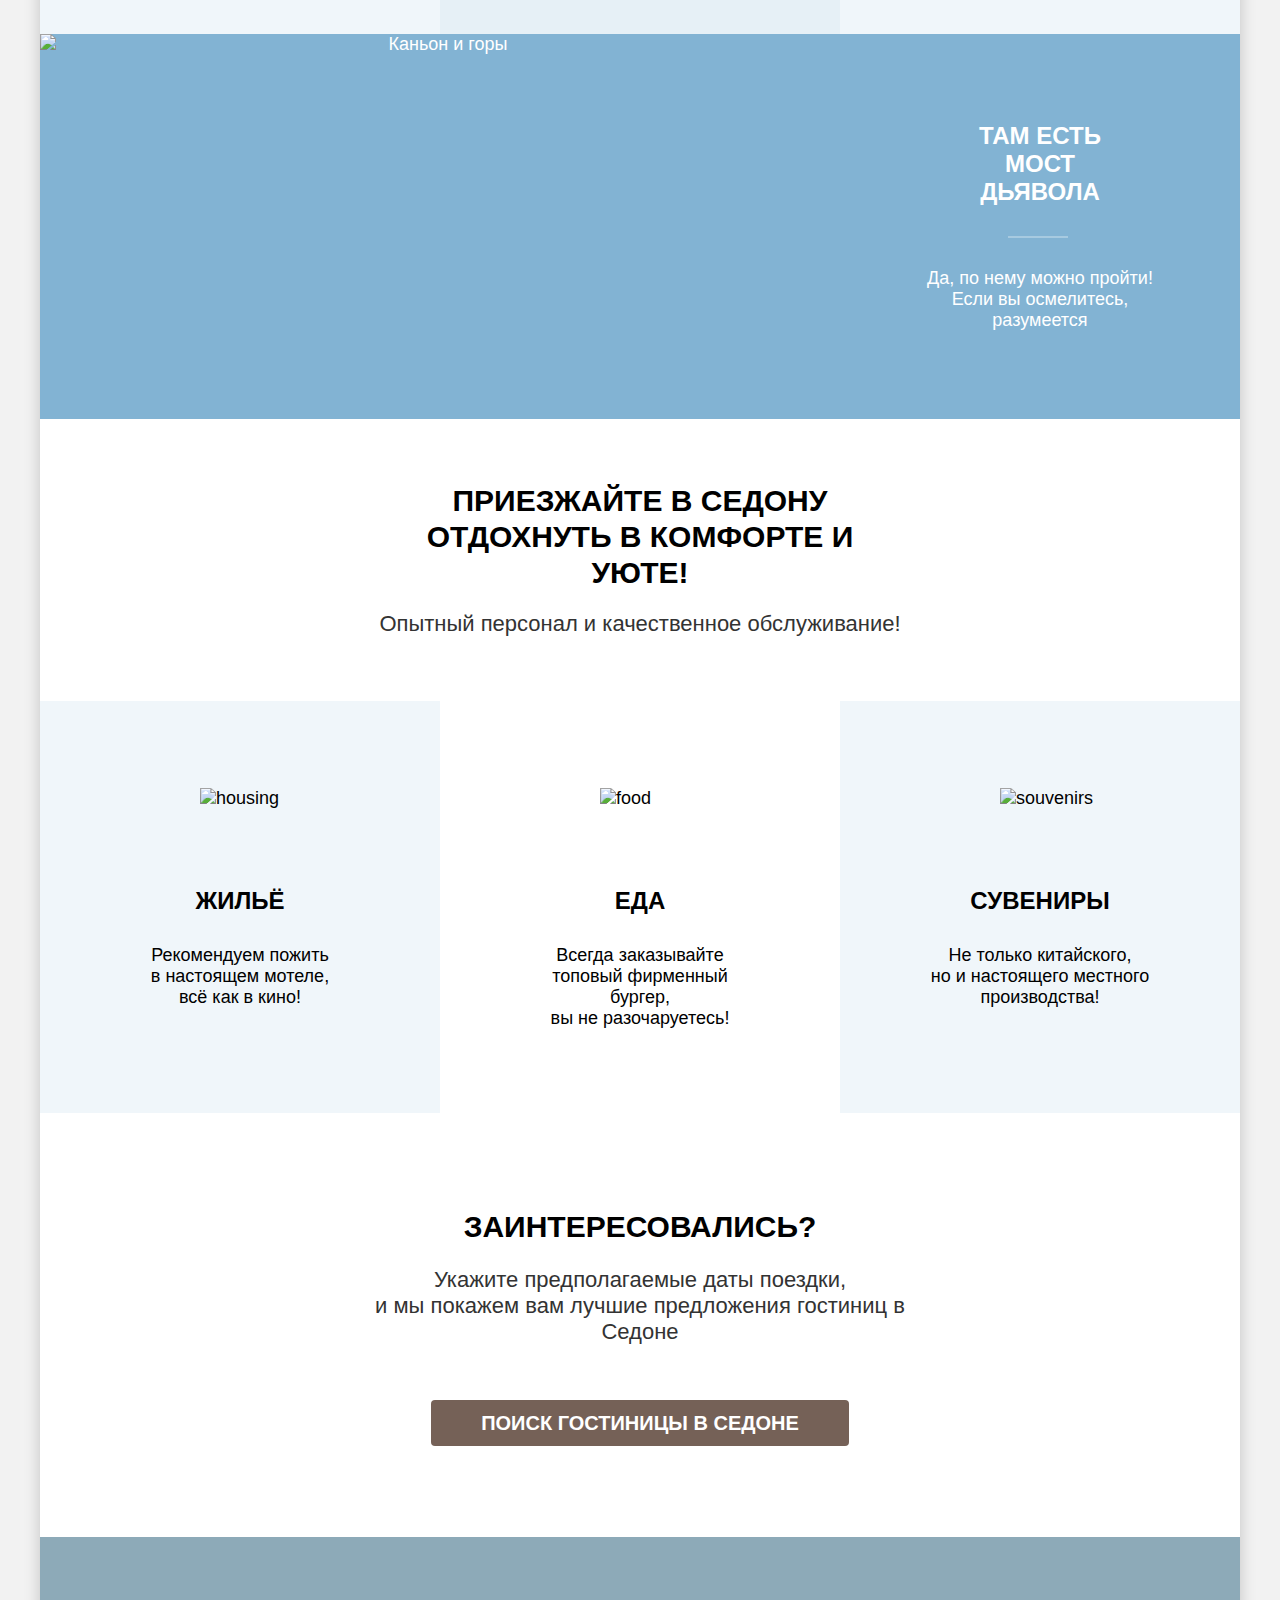
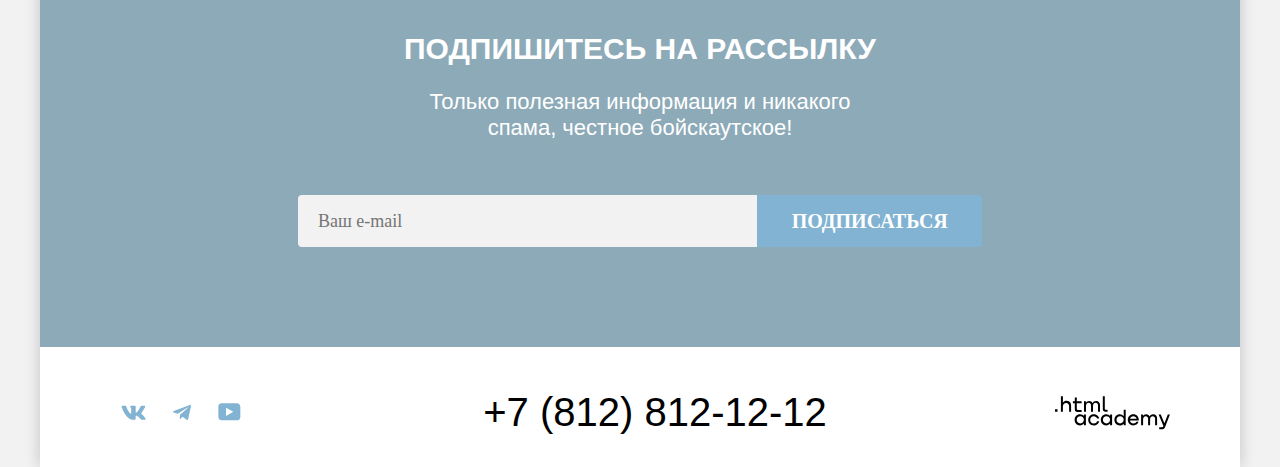
==== commit 3f29bfd7: "Вносит правки в проект" ====
--- a/index.html
+++ b/index.html
@@ -195,43 +195,49 @@
 
     <div class="modal-container modal-container-close">
       <div class="modal modal-search">
-        <button class="modal-close-button" type="button">
+        <button class="modal-close-button" type="button" alt="Модальное окно">
           <span class="visually-hidden">Закрыть</span>
         </button>
         <section class="modal-content">
           <h2 class="modal-title">Поиск гостиницы в Седоне</h2>
           <form class="search-form" action="https://echo.htmlacademy.ru/" method="post">
             <p class="field-group">
-              <label class="form-label form-label-in" for="check-in-date">Дата заезда:</label>
+              <label class="form-label form-label-in" for="check-in-date">Дата Заезда:</label>
               <input class="form-field calendar-field" type="text" id="check-in-date" name="check-in-date"
-                value="27 апреля 2020" placeholder="Укажите дату">
-                <span class="modal-icon-in"><img src="/images/modal/modal-icon.svg" alt="Календарь"></span>
+                value="27 апреля 2020" placeholder="Укажите дату" required>
               <span class="form-message form-message-error">Мы не можем отправить вас в прошлое.</span>
             </p>
             <p class="field-group">
-              <label class="form-label form-label-out" for="check-out-date">Дата выезда:</label>
+              <label class="form-label form-label-out" for="check-out-date">Дата Выезда:</label>
               <input class="form-field calendar-field" type="text" id="check-out-date" name="check-out-date"
-                value="1 сентября 2023" placeholder="Укажите дату">
-                <span class="modal-icon-out"><img src="/images/modal/modal-icon.svg" alt="Календарь"></span>
+                value="1 сентября 2023" placeholder="Укажите дату" required>
               <span class="form-message">На эти даты есть свободные номера. Пока есть.</span>
             </p>
             <div class="number-field-count">
               <p class="field-group">
                 <label class="form-label form-label-adults" for="adults">Взрослые:</label>
-                <button class="number-field-min" type="button"><img src="/images/modal/modal-minus.svg" alt="minus"></button>
+                <button class="number-field-min" type="button" alt="Меньше">
+                  <svg xmlns="http://www.w3.org/2000/svg" width="14" height="2" fill="none"><path fill="#756157" fill-opacity=".3" d="M0 0v2h14V0H0Z"/></svg>
+                </button>
                 <input class="form-field number-field" type="number" id="adults" name="adults" value="2">
-                <button class="number-field-max" type="button"><img src="/images/modal/modal-plus.svg" alt="plus"></button>
+                <button class="number-field-max" type="button" alt="Больше">
+                  <svg xmlns="http://www.w3.org/2000/svg" width="14" height="14" fill="none"><path fill="#756157" fill-opacity=".3" d="M14 6H8V0H6v6H0v2h6v6h2V8h6V6Z"/></svg>
+                </button>
               </p>
               <p class="field-group">
                 <label class="form-label form-label-children" for="children">Дети:</label>
                 <span class="tooltip">
-                  <button class="tooltip-toggle" type="button">
-                    <!-- <svg class="tooltip-icon" xmlns="http://www.w3.org/2000/svg" width="26" height="26" fill="none"><circle cx="13" cy="13" r="13" fill="#83B3D3"/><path fill="#fff" fill-rule="evenodd" d="M12 7h2v2h-2V7Zm2 12h-2v-9h2v9Z" clip-rule="evenodd"/></svg> -->
-                    <!-- <span class="tooltip-text">Укажите количество детей, которые будут с вами, возраст которых от 6 до 18 лет. Дети до 6 лет размещаются бесплатно.</span> -->
+                  <button class="tooltip-toggle" type="button" alt="Tooltip"></button>
+                  <span class="tooltip-text">Укажите количество детей, которые будут с вами, возраст которых от 6 до 18
+                    лет. Дети до 6 лет размещаются бесплатно.</span>
                 </span>
-                <button class="number-field-min" type="button"><img src="/images/modal/modal-minus.svg" alt="minus"></button>
+                <button class="number-field-min" type="button" alt="Меньше">
+                  <svg xmlns="http://www.w3.org/2000/svg" width="14" height="2" fill="none"><path fill="#756157" fill-opacity=".3" d="M0 0v2h14V0H0Z"/></svg>
+                </button>
                 <input class="form-field number-field" type="number" id="children" name="children" value="2">
-                <button class="number-field-max" type="button"><img src="/images/modal/modal-plus.svg" alt="plus"></button>
+                <button class="number-field-max" type="button" alt="Больше">
+                  <svg xmlns="http://www.w3.org/2000/svg" width="14" height="14" fill="none"><path fill="#756157" fill-opacity=".3" d="M14 6H8V0H6v6H0v2h6v6h2V8h6V6Z"/></svg>
+                </button>
               </p>
             </div>
             <button class="modal-search-btn" type="button">Найти</button>
--- a/styles/styles.css
+++ b/styles/styles.css
@@ -1419,20 +1419,22 @@
   display: flex;
   width: 100%;
   height: 100%;
-  background-color: rgba(0, 0, 0, 0.8);
+  background: rgba(242, 242, 242, 0.8);
   z-index: 100;
 }
+
+/* .modal-container-close {
+  display: none;
+} */
 
 .modal {
   position: relative;
-  margin: 0 auto;
+  margin: auto;
   background: #ffffff;
   box-shadow: 0 25px 50px rgba(0, 0, 0, 0.15);
   border-radius: 30px;
   width: 717px;
   height: 576px;
-  /* margin-top: 396px;
-  margin-bottom: 2574px; */
 }
 
 .modal-content {
@@ -1456,6 +1458,21 @@
   cursor: pointer;
 }
 
+.modal-close-button:hover {
+  background: #e6e6e6 url("../images/modal/modal-close.svg") no-repeat center;
+}
+
+.modal-close-button:focus {
+  background: #e6e6e6 url("../images/modal/modal-close.svg") no-repeat center;
+  outline: solid #83b3d3;
+}
+
+.modal-close-button:active {
+  background: #e6e6e6 url("../images/modal/modal-close.svg") no-repeat center;
+  opacity: 0.3;
+  outline: none;
+}
+
 .modal-title {
   font-weight: 700;
   font-size: 30px;
@@ -1471,7 +1488,7 @@
   flex-wrap: wrap;
   align-items: center;
   margin: 0;
-  margin-bottom: 4px;
+  margin-bottom: 6px;
 }
 
 .form-label {
@@ -1480,16 +1497,18 @@
   line-height: 24px;
 }
 
+form-label-adults {
+  margin-right: 2px;
+}
+
 .form-label-in {
   margin-right: 24px;
+  cursor: pointer;
 }
 
 .form-label-out {
-  margin-right: 19px;
-}
-
-.form-label-children {
-  margin-right: 10px;
+  margin-right: 18px;
+  cursor: pointer;
 }
 
 .form-message {
@@ -1497,7 +1516,7 @@
   font-size: 16px;
   margin-top: 4px;
   margin-left: 156px;
-  margin-bottom: 17px;
+  margin-bottom: 19px;
 }
 
 .form-message-error {
@@ -1513,12 +1532,33 @@
   font-size: 18px;
   line-height: 24px;
   padding: 12px 0 12px 20px;
-  background: #f2f2f2;
+  background: #f2f2f2 url("../images/modal/modal-icon.svg") no-repeat center right 22px;
   border-radius: 4px;
   width: 420px;
   border: none;
 }
 
+.calendar-field:hover {
+  background: #e6e6e6 url("../images/modal/modal-icon.svg") no-repeat center right 22px;
+  cursor: pointer;
+}
+
+.calendar-field:focus {
+  background: #e6e6e6 url("../images/modal/modal-icon.svg") no-repeat center right 22px;
+  outline: solid #83b3d3;
+  font-weight: 700;
+  font-size: 18px;
+  line-height: 24px;
+}
+
+.calendar-field:active {
+  background: #f2f2f2 url("../images/modal/modal-icon.svg") no-repeat center right 22px;
+  outline: solid #000000;
+  font-weight: 700;
+  font-size: 18px;
+  line-height: 24px;
+}
+
 .modal-icon-in {
   position: absolute;
   right: 92px;
@@ -1537,30 +1577,65 @@
 }
 
 .number-field-min {
+  display: flex;
+  align-items: center;
+  background: #f2f2f2;
   width: 40px;
-  height: 48px;
-  border: none;
+  height: 46px;
   margin-left: 42px;
   border-radius: 4px 0 0 4px;
+  border: none;
+  outline: none;
+  padding-left: 13px;
+  cursor: pointer;
+}
+
+.number-field-min svg {
+  outline: none;
+  width: 14px;
+}
+
+.number-field-min:focus svg {
+  outline: 2px solid #83b3d3;
+  width: 14px;
+  padding: 8px 2px;
+  border-radius: 4px;
+}
+
+.form-label-children {
+  margin-left: 80px;
+  margin-right: 40px;
 }
 
 .number-field-max {
+  background: #f2f2f2;
+  outline: none;
   width: 40px;
-  height: 48px;
+  height: 46px;
   border: none;
   border-radius: 0 4px 4px 0;
+  padding-top: 2px;
+  cursor: pointer;
+}
+
+.number-field-max:focus svg {
+  outline: 2px solid #83b3d3;
+  border-radius: 4px;
+  padding: 2px;
 }
 
 .number-field {
   width: 31px;
   height: 46px;
   text-align: center;
+  outline: none;
   border: none;
   font-weight: 700;
   font-size: 18px;
   line-height: 20px;
   background: #f2f2f2;
   margin: 0;
+  padding: 0;
 }
 
 input::-webkit-outer-spin-button,
@@ -1584,3 +1659,75 @@
   color: #ffffff;
   text-transform: uppercase;
 }
+
+.modal-search-btn:hover {
+  background: #68a2ca;
+  outline: none;
+}
+
+.modal-search-btn:focus {
+  background: #68a2ca;
+  outline: none;
+  cursor: pointer;
+}
+
+.modal-search-btn:active {
+  color: rgba(255, 255, 255, 0.3);
+  outline: none;
+}
+
+.tooltip {
+  margin-top: -7px;
+  margin-left: 135px;
+  width: 16px;
+  height: 16px;
+  position: absolute;
+  display: block;
+}
+
+.tooltip-toggle {
+  position: relative;
+  border: none;
+  background: transparent;
+  padding: 0;
+  margin: 0;
+  margin-left: 2px;
+  margin-top: -2px;
+  background-image: url("../images/modal/tooltip-icon.svg");
+  width: 26px;
+  height: 26px;
+  outline: none;
+  cursor: pointer;
+}
+
+.tooltip-text {
+  background-color: #333333;
+  color: #ffffff;
+  box-shadow: 0 15px 30px rgba(0, 0, 0, 0.3);
+  font-weight: 400;
+  font-size: 16px;
+  line-height: 20px;
+  text-transform: none;
+  padding: 22px 18px 13px 22px;
+  border-radius: 10px;
+  width: 216px;
+  height: 110px;
+  position: absolute;
+  top: 38px;
+  left: -114px;
+  display: none;
+}
+
+.tooltip-toggle:hover + .tooltip-text {
+  display: block;
+}
+
+.tooltip-text::before {
+  position: absolute;
+  content: "";
+  background: url("../images/modal/tooltip-arrow.svg");
+  width: 19px;
+  height: 9px;
+  bottom: 144px;
+  left: 117px;
+}
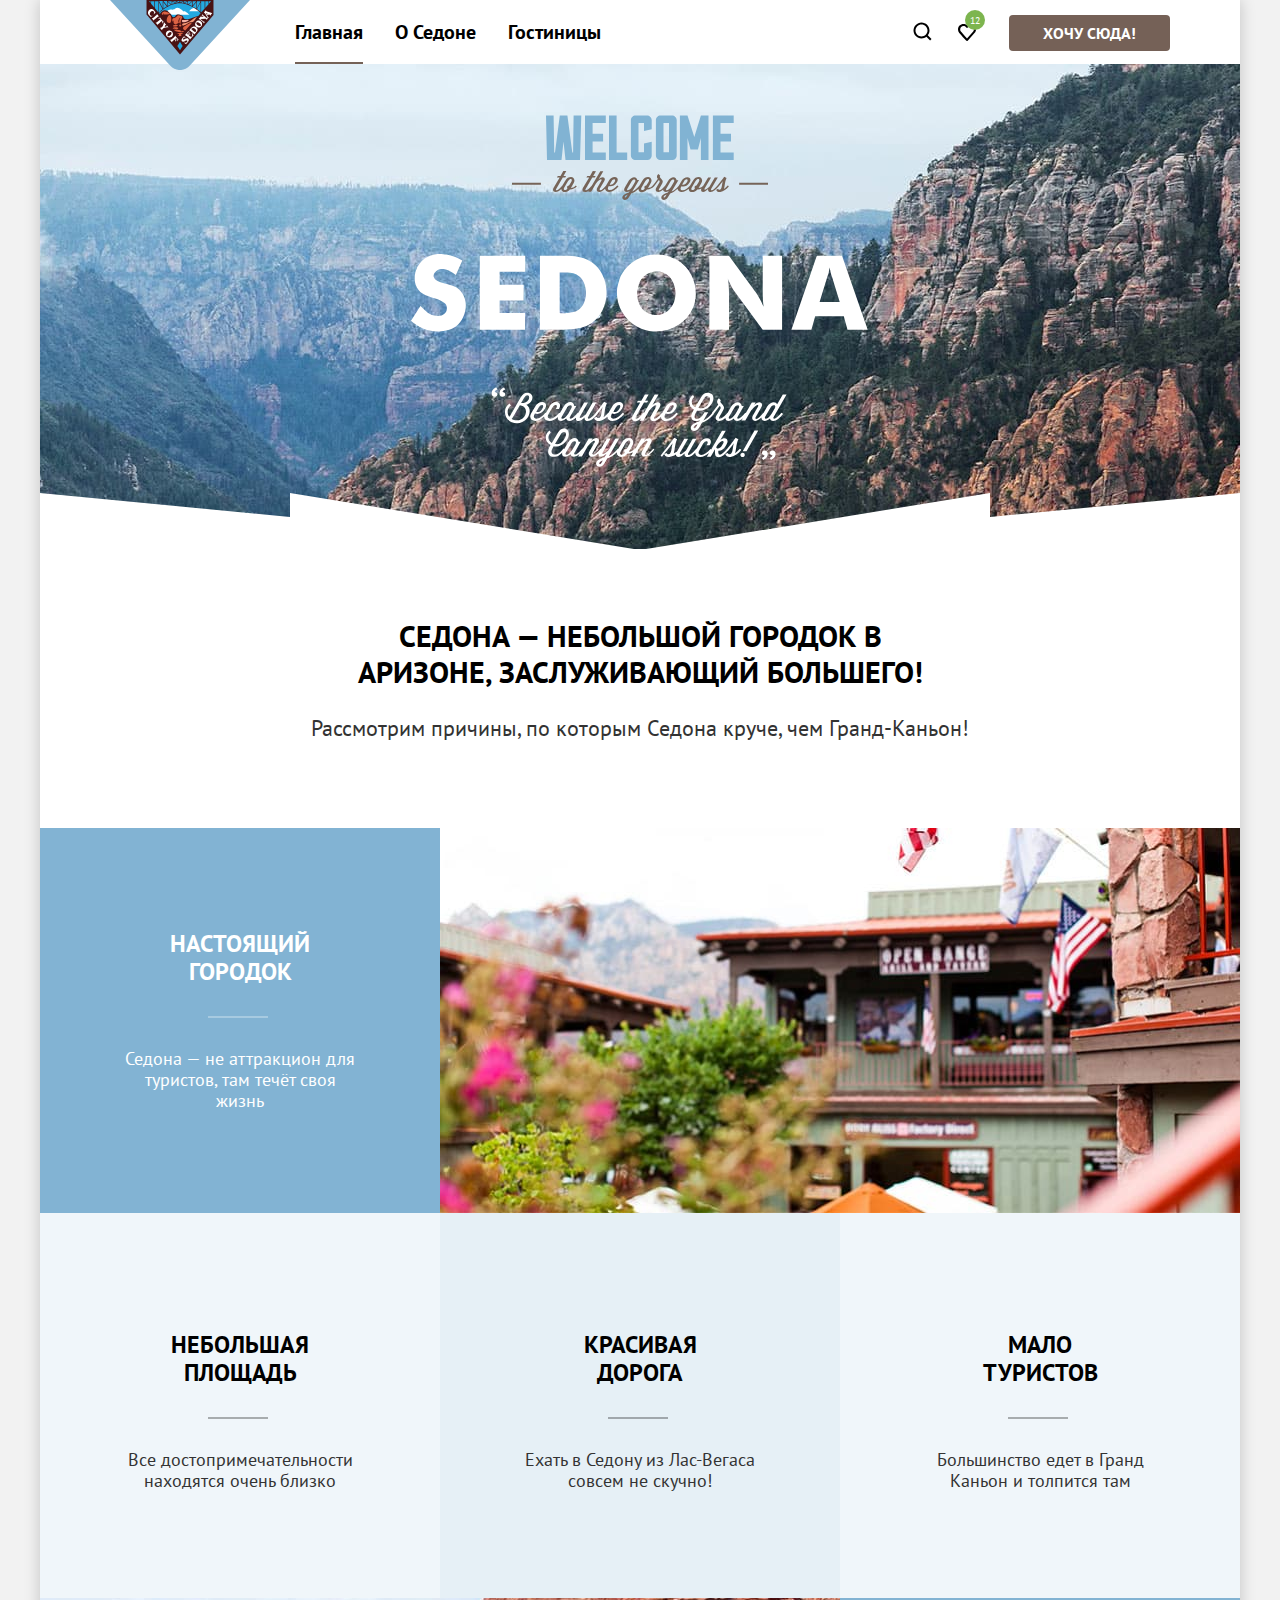
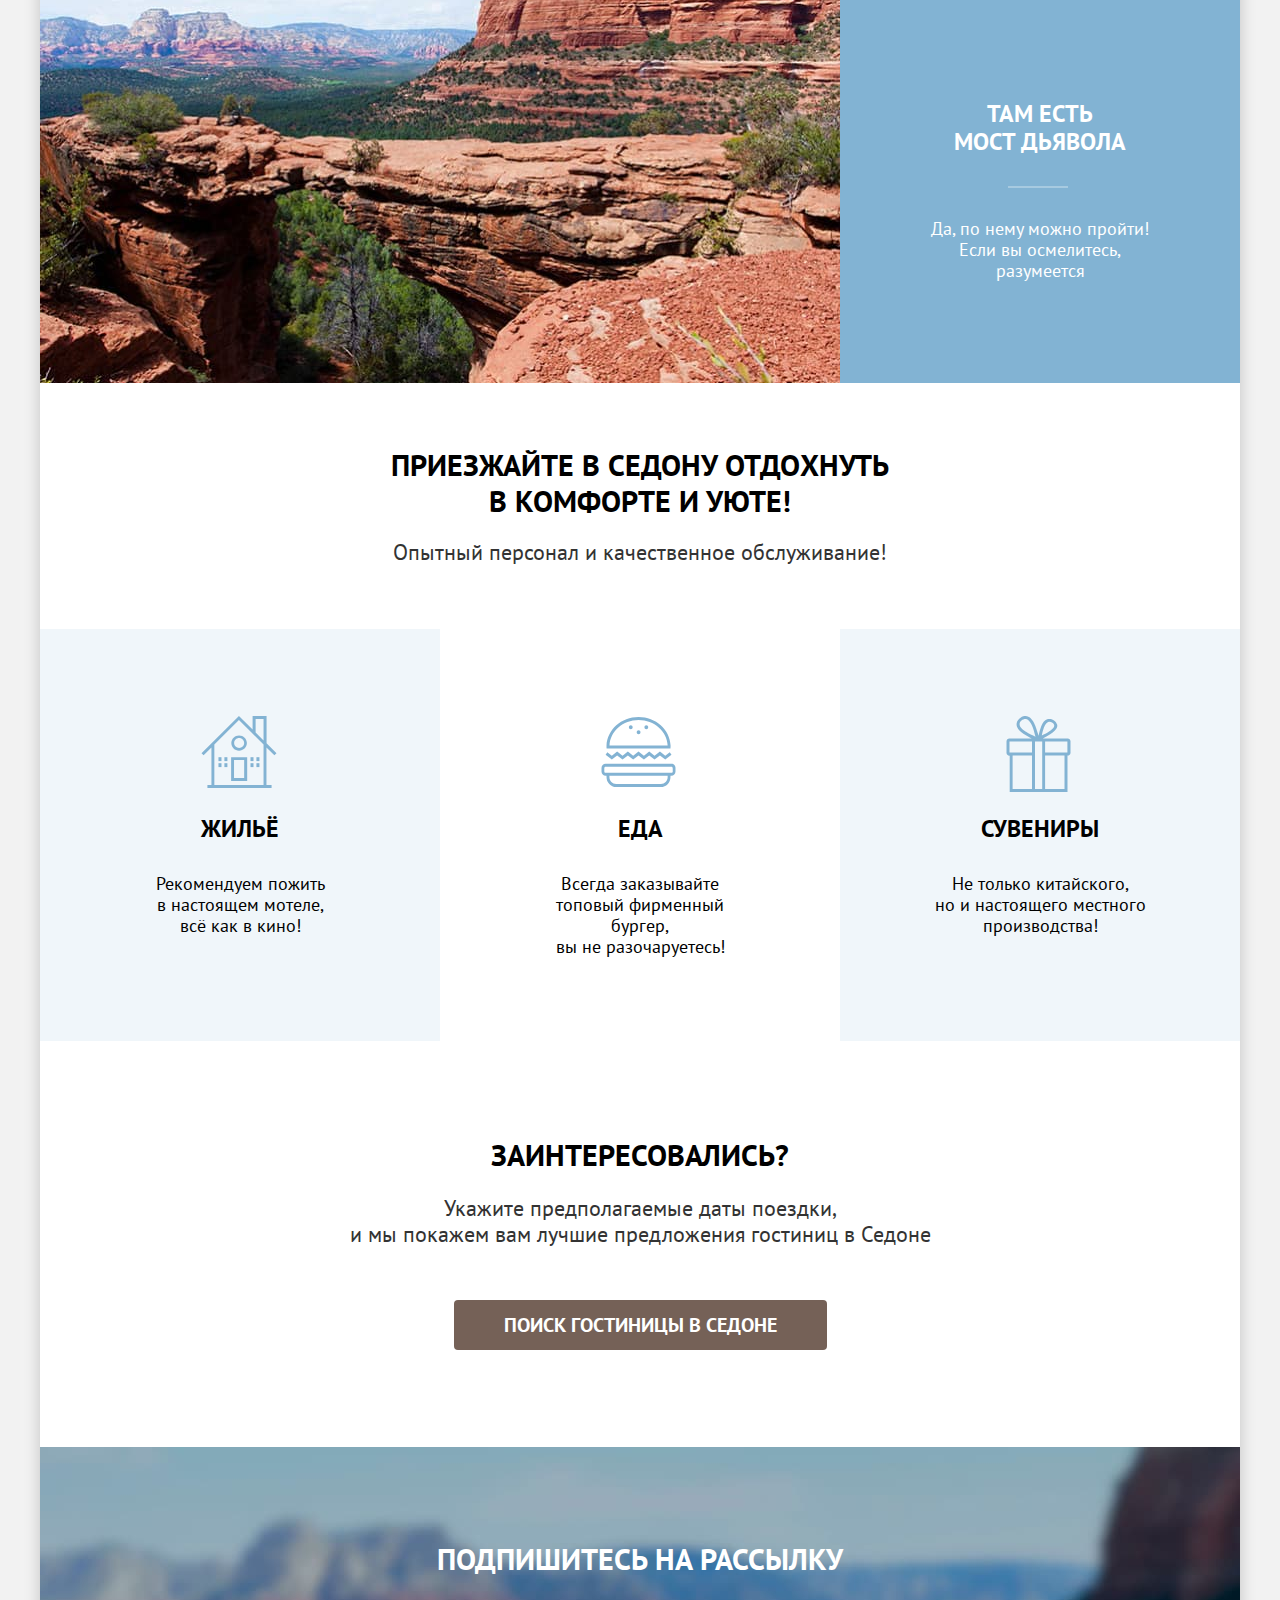
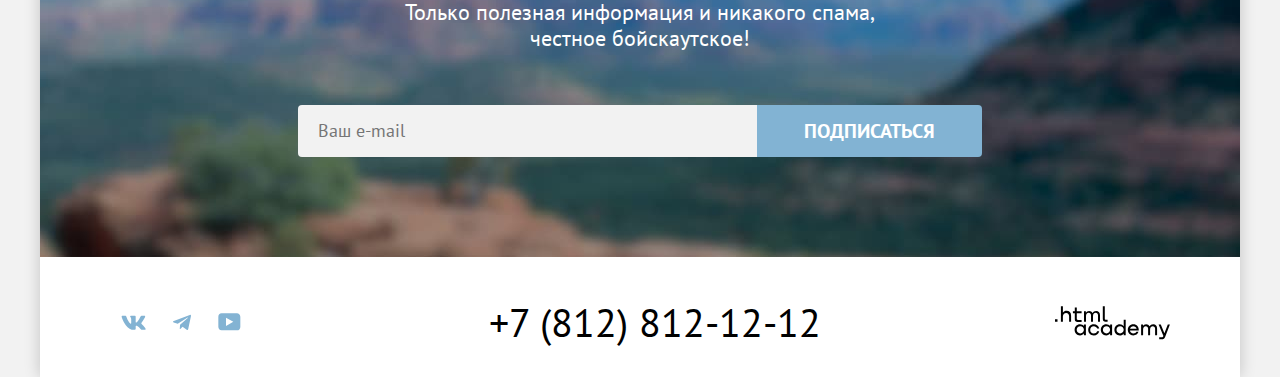
==== commit 06ad4b80: "Add files via upload" ====
--- a/index.html
+++ b/index.html
@@ -195,7 +195,7 @@
 
     <div class="modal-container modal-container-close">
       <div class="modal modal-search">
-        <button class="modal-close-button" type="button" alt="Модальное окно">
+        <button class="modal-close-button" type="button">
           <span class="visually-hidden">Закрыть</span>
         </button>
         <section class="modal-content">
@@ -216,27 +216,35 @@
             <div class="number-field-count">
               <p class="field-group">
                 <label class="form-label form-label-adults" for="adults">Взрослые:</label>
-                <button class="number-field-min" type="button" alt="Меньше">
-                  <svg xmlns="http://www.w3.org/2000/svg" width="14" height="2" fill="none"><path fill="#756157" fill-opacity=".3" d="M0 0v2h14V0H0Z"/></svg>
+                <button class="number-field-min" type="button">
+                  <svg xmlns="http://www.w3.org/2000/svg" width="14" height="2" fill="none">
+                    <path fill="" fill-opacity="" d="M0 0v2h14V0H0Z" />
+                  </svg>
                 </button>
                 <input class="form-field number-field" type="number" id="adults" name="adults" value="2">
-                <button class="number-field-max" type="button" alt="Больше">
-                  <svg xmlns="http://www.w3.org/2000/svg" width="14" height="14" fill="none"><path fill="#756157" fill-opacity=".3" d="M14 6H8V0H6v6H0v2h6v6h2V8h6V6Z"/></svg>
+                <button class="number-field-max" type="button">
+                  <svg xmlns="http://www.w3.org/2000/svg" width="14" height="14" fill="none">
+                    <path fill="" fill-opacity="" d="M14 6H8V0H6v6H0v2h6v6h2V8h6V6Z" />
+                  </svg>
                 </button>
               </p>
               <p class="field-group">
                 <label class="form-label form-label-children" for="children">Дети:</label>
                 <span class="tooltip">
-                  <button class="tooltip-toggle" type="button" alt="Tooltip"></button>
+                  <button class="tooltip-toggle" type="button"></button>
                   <span class="tooltip-text">Укажите количество детей, которые будут с вами, возраст которых от 6 до 18
                     лет. Дети до 6 лет размещаются бесплатно.</span>
                 </span>
-                <button class="number-field-min" type="button" alt="Меньше">
-                  <svg xmlns="http://www.w3.org/2000/svg" width="14" height="2" fill="none"><path fill="#756157" fill-opacity=".3" d="M0 0v2h14V0H0Z"/></svg>
+                <button class="number-field-min" type="button">
+                  <svg xmlns="http://www.w3.org/2000/svg" width="14" height="2" fill="none">
+                    <path fill="" fill-opacity="" d="M0 0v2h14V0H0Z" />
+                  </svg>
                 </button>
                 <input class="form-field number-field" type="number" id="children" name="children" value="2">
-                <button class="number-field-max" type="button" alt="Больше">
-                  <svg xmlns="http://www.w3.org/2000/svg" width="14" height="14" fill="none"><path fill="#756157" fill-opacity=".3" d="M14 6H8V0H6v6H0v2h6v6h2V8h6V6Z"/></svg>
+                <button class="number-field-max" type="button">
+                  <svg xmlns="http://www.w3.org/2000/svg" width="14" height="14" fill="none">
+                    <path fill="" fill-opacity="" d="M14 6H8V0H6v6H0v2h6v6h2V8h6V6Z" />
+                  </svg>
                 </button>
               </p>
             </div>
--- a/styles/styles.css
+++ b/styles/styles.css
@@ -306,7 +306,7 @@
 
 .advantages-title-subject {
   color: #000000;
-  padding-top: 11;
+  padding-top: 11px;
 }
 
 .advanteges-container {
@@ -1423,9 +1423,9 @@
   z-index: 100;
 }
 
-/* .modal-container-close {
+.modal-container-close {
   display: none;
-} */
+}
 
 .modal {
   position: relative;
@@ -1434,7 +1434,6 @@
   box-shadow: 0 25px 50px rgba(0, 0, 0, 0.15);
   border-radius: 30px;
   width: 717px;
-  height: 576px;
 }
 
 .modal-content {
@@ -1495,20 +1494,19 @@
   font-weight: 700;
   font-size: 20px;
   line-height: 24px;
-}
-
-form-label-adults {
-  margin-right: 2px;
-}
-
-.form-label-in {
-  margin-right: 24px;
+  max-width: 120px;
   cursor: pointer;
-}
-
-.form-label-out {
-  margin-right: 18px;
-  cursor: pointer;
+  word-break: break-word;
+}
+
+.form-label-adults.form-label {
+  max-width: 92px;
+  margin-right: 29px;
+}
+
+.form-label-children.form-label {
+  max-width: 50px;
+  margin-right: 64px;
 }
 
 .form-message {
@@ -1536,6 +1534,7 @@
   border-radius: 4px;
   width: 420px;
   border: none;
+  margin-left: auto;
 }
 
 .calendar-field:hover {
@@ -1545,10 +1544,14 @@
 
 .calendar-field:focus {
   background: #e6e6e6 url("../images/modal/modal-icon.svg") no-repeat center right 22px;
-  outline: solid #83b3d3;
+  outline: solid #000000;
   font-weight: 700;
   font-size: 18px;
   line-height: 24px;
+}
+
+.calendar-field:placeholder-shown:focus {
+  outline: solid #83b3d3;
 }
 
 .calendar-field:active {
@@ -1582,7 +1585,7 @@
   background: #f2f2f2;
   width: 40px;
   height: 46px;
-  margin-left: 42px;
+  margin-left: 18px;
   border-radius: 4px 0 0 4px;
   border: none;
   outline: none;
@@ -1593,6 +1596,11 @@
 .number-field-min svg {
   outline: none;
   width: 14px;
+  fill: rgba(117, 97, 87, 0.3);
+}
+
+.number-field-min:hover svg {
+  fill: #000000;
 }
 
 .number-field-min:focus svg {
@@ -1600,11 +1608,13 @@
   width: 14px;
   padding: 8px 2px;
   border-radius: 4px;
-}
-
-.form-label-children {
-  margin-left: 80px;
-  margin-right: 40px;
+  fill: #000000;
+}
+
+.number-field-min:active svg {
+  outline: none;
+  fill: #756157;
+  opacity: 0.3;
 }
 
 .number-field-max {
@@ -1618,10 +1628,25 @@
   cursor: pointer;
 }
 
+.number-field-max svg {
+  fill: rgba(117, 97, 87, 0.3);
+}
+
+.number-field-max:hover svg {
+  fill: #000000;
+}
+
 .number-field-max:focus svg {
   outline: 2px solid #83b3d3;
   border-radius: 4px;
   padding: 2px;
+  fill: #000000;
+}
+
+.number-field-max:active svg {
+  outline: none;
+  fill: #756157;
+  opacity: 0.3;
 }
 
 .number-field {
@@ -1638,10 +1663,16 @@
   padding: 0;
 }
 
-input::-webkit-outer-spin-button,
-input::-webkit-inner-spin-button {
+input[type="number"]::-webkit-outer-spin-button,
+input[type="number"]::-webkit-inner-spin-button {
   -webkit-appearance: none;
-  margin: 0;
+}
+
+input[type="number"],
+input[type="number"]:hover,
+input[type="number"]:focus {
+  appearance: none;
+  -moz-appearance: textfield;
 }
 
 .modal-search-btn {
@@ -1678,7 +1709,7 @@
 
 .tooltip {
   margin-top: -7px;
-  margin-left: 135px;
+  margin-left: 105px;
   width: 16px;
   height: 16px;
   position: absolute;
@@ -1691,8 +1722,8 @@
   background: transparent;
   padding: 0;
   margin: 0;
-  margin-left: 2px;
-  margin-top: -2px;
+  margin-left: -46px;
+  margin-top: -3px;
   background-image: url("../images/modal/tooltip-icon.svg");
   width: 26px;
   height: 26px;
